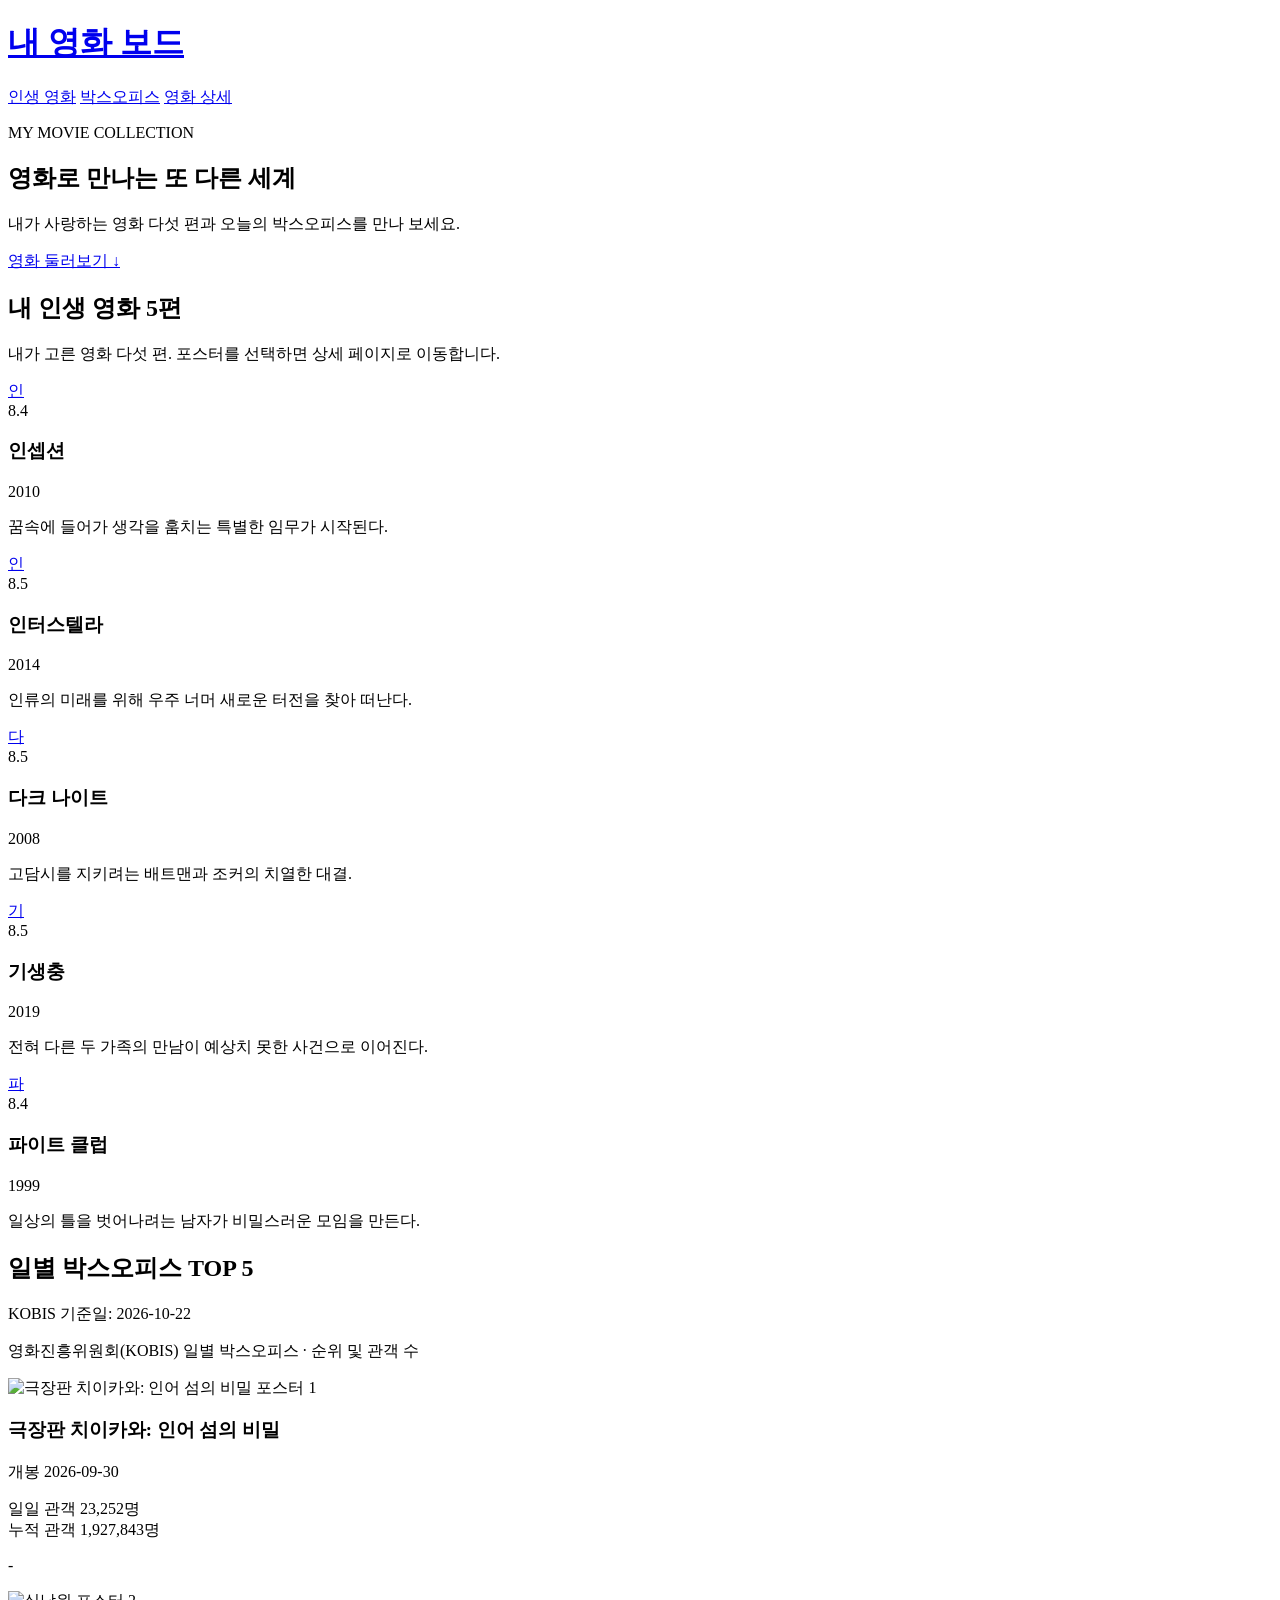
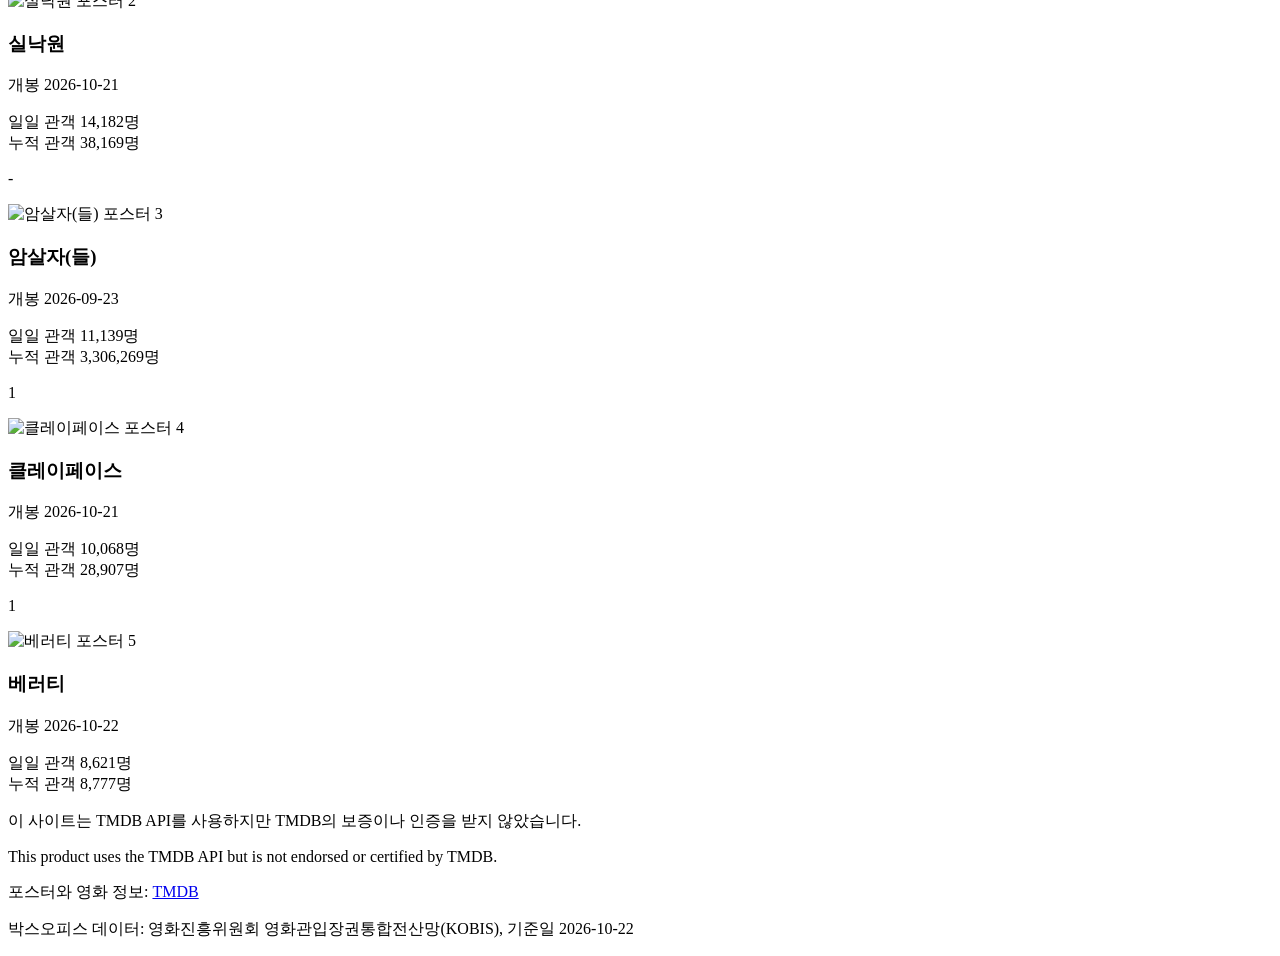
==== index.html @ 967fbbe1 "Create index.html for movie board website Added a complete HTML structure for a movie board website," ====
<!DOCTYPE html>
<html lang="ko">
<head>
  <meta charset="UTF-8">
  <meta name="viewport" content="width=device-width, initial-scale=1">
  <meta name="description" content="내 인생 영화 5편과 일별 박스오피스 TOP 5를 소개하는 영화 보드">
  <meta name="theme-color" content="#121212">
  <title>내 영화 보드</title>

  <link rel="preconnect" href="https://fonts.googleapis.com">
  <link rel="preconnect" href="https://fonts.gstatic.com" crossorigin>
  <link href="https://fonts.googleapis.com/css2?family=Black+Han+Sans&family=Noto+Sans+KR:wght@400;500;700&display=swap" rel="stylesheet">
  <link rel="stylesheet" href="style.css">
</head>

<body>
  <header class="site-header">
    <div class="header-inner">
      <h1 class="logo"><a href="index.html">내 영화 보드</a></h1>
      <nav aria-label="주요 메뉴">
        <a href="#mine">인생 영화</a>
        <a href="#boxoffice">박스오피스</a>
        <a href="detail.html">영화 상세</a>
      </nav>
    </div>
  </header>

  <!-- 대표 영화 배경: 인셉션 backdrop_path -->
  <section class="hero" aria-labelledby="hero-title">
    <div class="hero-content">
      <p class="hero-label">MY MOVIE COLLECTION</p>
      <h2 id="hero-title">영화로 만나는 또 다른 세계</h2>
      <p>내가 사랑하는 영화 다섯 편과 오늘의 박스오피스를 만나 보세요.</p>
      <a class="hero-link" href="#mine">영화 둘러보기 ↓</a>
    </div>
  </section>

  <main>
    <section id="mine" class="movie-section">
      <h2>내 인생 영화 5편</h2>
      <p class="section-description">
        내가 고른 영화 다섯 편. 포스터를 선택하면 상세 페이지로 이동합니다.
      </p>

      <div class="board">
        <div class="skeleton" aria-hidden="true"></div>
        <div class="skeleton" aria-hidden="true"></div>
        <div class="skeleton" aria-hidden="true"></div>

        <article class="card">
          <a class="poster-link" href="detail.html" aria-label="인셉션 상세 페이지">
            <img
              class="poster"
              src="https://image.tmdb.org/t/p/w342/edv5CZvWj09upOsy2Y6IwDhK8bt.jpg"
              srcset="https://image.tmdb.org/t/p/w342/edv5CZvWj09upOsy2Y6IwDhK8bt.jpg 342w, https://image.tmdb.org/t/p/w500/edv5CZvWj09upOsy2Y6IwDhK8bt.jpg 500w, https://image.tmdb.org/t/p/w780/edv5CZvWj09upOsy2Y6IwDhK8bt.jpg 780w"
              sizes="(max-width: 599px) calc(100vw - 32px), (max-width: 1023px) calc((100vw - 52px) / 2), (max-width: 1132px) calc((100vw - 92px) / 4), 257px"
              alt="인셉션 포스터"
              loading="eager"
              onerror="this.hidden=true;this.nextElementSibling.hidden=false">
            <div class="poster-fallback" hidden aria-label="포스터 없음">인</div>
          </a>
          <span class="badge">8.4</span>
          <div class="info">
            <h3>인셉션</h3>
            <p class="year">2010</p>
            <p>꿈속에 들어가 생각을 훔치는 특별한 임무가 시작된다.</p>
          </div>
        </article>

        <article class="card">
          <a class="poster-link" href="detail.html" aria-label="인터스텔라 상세 페이지">
            <img class="poster" src="https://image.tmdb.org/t/p/w342/rAiYTfKGqDCRIIqo664sY9XZIvQ.jpg" alt="인터스텔라 포스터" loading="lazy" onerror="this.hidden=true;this.nextElementSibling.hidden=false">
            <div class="poster-fallback" hidden aria-label="포스터 없음">인</div>
          </a>
          <span class="badge">8.5</span>
          <div class="info">
            <h3>인터스텔라</h3>
            <p class="year">2014</p>
            <p>인류의 미래를 위해 우주 너머 새로운 터전을 찾아 떠난다.</p>
          </div>
        </article>

        <article class="card">
          <a class="poster-link" href="detail.html" aria-label="다크 나이트 상세 페이지">
            <img class="poster" src="https://image.tmdb.org/t/p/w342/qJ2tW6WMUDux911r6m7haRef0WH.jpg" alt="다크 나이트 포스터" loading="lazy" onerror="this.hidden=true;this.nextElementSibling.hidden=false">
            <div class="poster-fallback" hidden aria-label="포스터 없음">다</div>
          </a>
          <span class="badge">8.5</span>
          <div class="info">
            <h3>다크 나이트</h3>
            <p class="year">2008</p>
            <p>고담시를 지키려는 배트맨과 조커의 치열한 대결.</p>
          </div>
        </article>

        <article class="card">
          <a class="poster-link" href="detail.html" aria-label="기생충 상세 페이지">
            <img class="poster" src="https://image.tmdb.org/t/p/w342/7IiTTgloJzvGI1TAYymCfbfl3vT.jpg" alt="기생충 포스터" loading="lazy" onerror="this.hidden=true;this.nextElementSibling.hidden=false">
            <div class="poster-fallback" hidden aria-label="포스터 없음">기</div>
          </a>
          <span class="badge">8.5</span>
          <div class="info">
            <h3>기생충</h3>
            <p class="year">2019</p>
            <p>전혀 다른 두 가족의 만남이 예상치 못한 사건으로 이어진다.</p>
          </div>
        </article>

        <article class="card">
          <a class="poster-link" href="detail.html" aria-label="파이트 클럽 상세 페이지">
            <img class="poster" src="https://image.tmdb.org/t/p/w342/bptfVGEQuv6vDTIMVCHjJ9Dz8PX.jpg" alt="파이트 클럽 포스터" loading="lazy" onerror="this.hidden=true;this.nextElementSibling.hidden=false">
            <div class="poster-fallback" hidden aria-label="포스터 없음">파</div>
          </a>
          <span class="badge">8.4</span>
          <div class="info">
            <h3>파이트 클럽</h3>
            <p class="year">1999</p>
            <p>일상의 틀을 벗어나려는 남자가 비밀스러운 모임을 만든다.</p>
          </div>
        </article>
      </div>
    </section>

    <section id="boxoffice" class="movie-section">
      <h2>일별 박스오피스 TOP 5</h2>
      <p class="basis">KOBIS 기준일: 2026-10-22</p>
      <p class="section-description">
        영화진흥위원회(KOBIS) 일별 박스오피스 · 순위 및 관객 수
      </p>

      <div class="board">
        <div class="skeleton" aria-hidden="true"></div>
        <div class="skeleton" aria-hidden="true"></div>
        <div class="skeleton" aria-hidden="true"></div>

        <article class="card">
          <img
            class="poster"
            src="https://cdn2.colley.kr/colley_post_6123_title_ff2831b9-634c-423e-844c-f25496e6efe7.jpg"
            alt="극장판 치이카와: 인어 섬의 비밀 포스터"
            loading="lazy"
          >
          <span class="rank">1</span>
          <div class="info">
            <h3>극장판 치이카와: 인어 섬의 비밀</h3>
            <p class="year">개봉 2026-09-30</p>
            <p class="audience">
              일일 관객 23,252명<br>
              누적 관객 1,927,843명
            </p>
            <p class="change">-</p>
          </div>
        </article>

        <article class="card">
          <img
            class="poster"
            src="https://image.cine21.com/resize/cine21/poster/2026/1021/63310_6ad87bf6c8334%5BX280%2C400%5D.jpg"
            alt="실낙원 포스터"
            loading="lazy"
          >
          <span class="rank">2</span>
          <div class="info">
            <h3>실낙원</h3>
            <p class="year">개봉 2026-10-21</p>
            <p class="audience">
              일일 관객 14,182명<br>
              누적 관객 38,169명
            </p>
            <p class="change">-</p>
          </div>
        </article>

        <article class="card">
          <img
            class="poster"
            src="https://image.tmdb.org/t/p/w342/c55ijsOdntj6P25vDwHLdgsBpmV.jpg"
            alt="암살자(들) 포스터"
            loading="lazy"
          >
          <span class="rank">3</span>
          <div class="info">
            <h3>암살자(들)</h3>
            <p class="year">개봉 2026-09-23</p>
            <p class="audience">
              일일 관객 11,139명<br>
              누적 관객 3,306,269명
            </p>
            <p class="change up">1</p>
          </div>
        </article>

        <article class="card">
          <img
            class="poster"
            src="https://posters.movieposterdb.com/26_04/0/34890576/l_-movie-poster_d42ddcde.jpg?v=2"
            alt="클레이페이스 포스터"
            loading="lazy"
          >
          <span class="rank">4</span>
          <div class="info">
            <h3>클레이페이스</h3>
            <p class="year">개봉 2026-10-21</p>
            <p class="audience">
              일일 관객 10,068명<br>
              누적 관객 28,907명
            </p>
            <p class="change down">1</p>
          </div>
        </article>

        <article class="card">
          <img
            class="poster"
            src="https://image.cine21.com/resize/cine21/poster/2026/1014/63420_6acf3cc2305bd%5BX280%2C400%5D.jpg"
            alt="베러티 포스터"
            loading="lazy"
          >
          <span class="rank">5</span>
          <div class="info">
            <h3>베러티</h3>
            <p class="year">개봉 2026-10-22</p>
            <p class="audience">
              일일 관객 8,621명<br>
              누적 관객 8,777명
            </p>
            <p class="change new"></p>
          </div>
        </article>
      </div>
    </section>
  </main>

  <footer class="site-footer">
    <p>이 사이트는 TMDB API를 사용하지만 TMDB의 보증이나 인증을 받지 않았습니다.</p>
    <p lang="en">This product uses the TMDB API but is not endorsed or certified by TMDB.</p>
    <p>포스터와 영화 정보: <a href="https://www.themoviedb.org/" target="_blank" rel="noopener noreferrer">TMDB</a></p>
    <p>박스오피스 데이터: 영화진흥위원회 영화관입장권통합전산망(KOBIS), 기준일 2026-10-22</p>
  </footer>
</body>
</html>
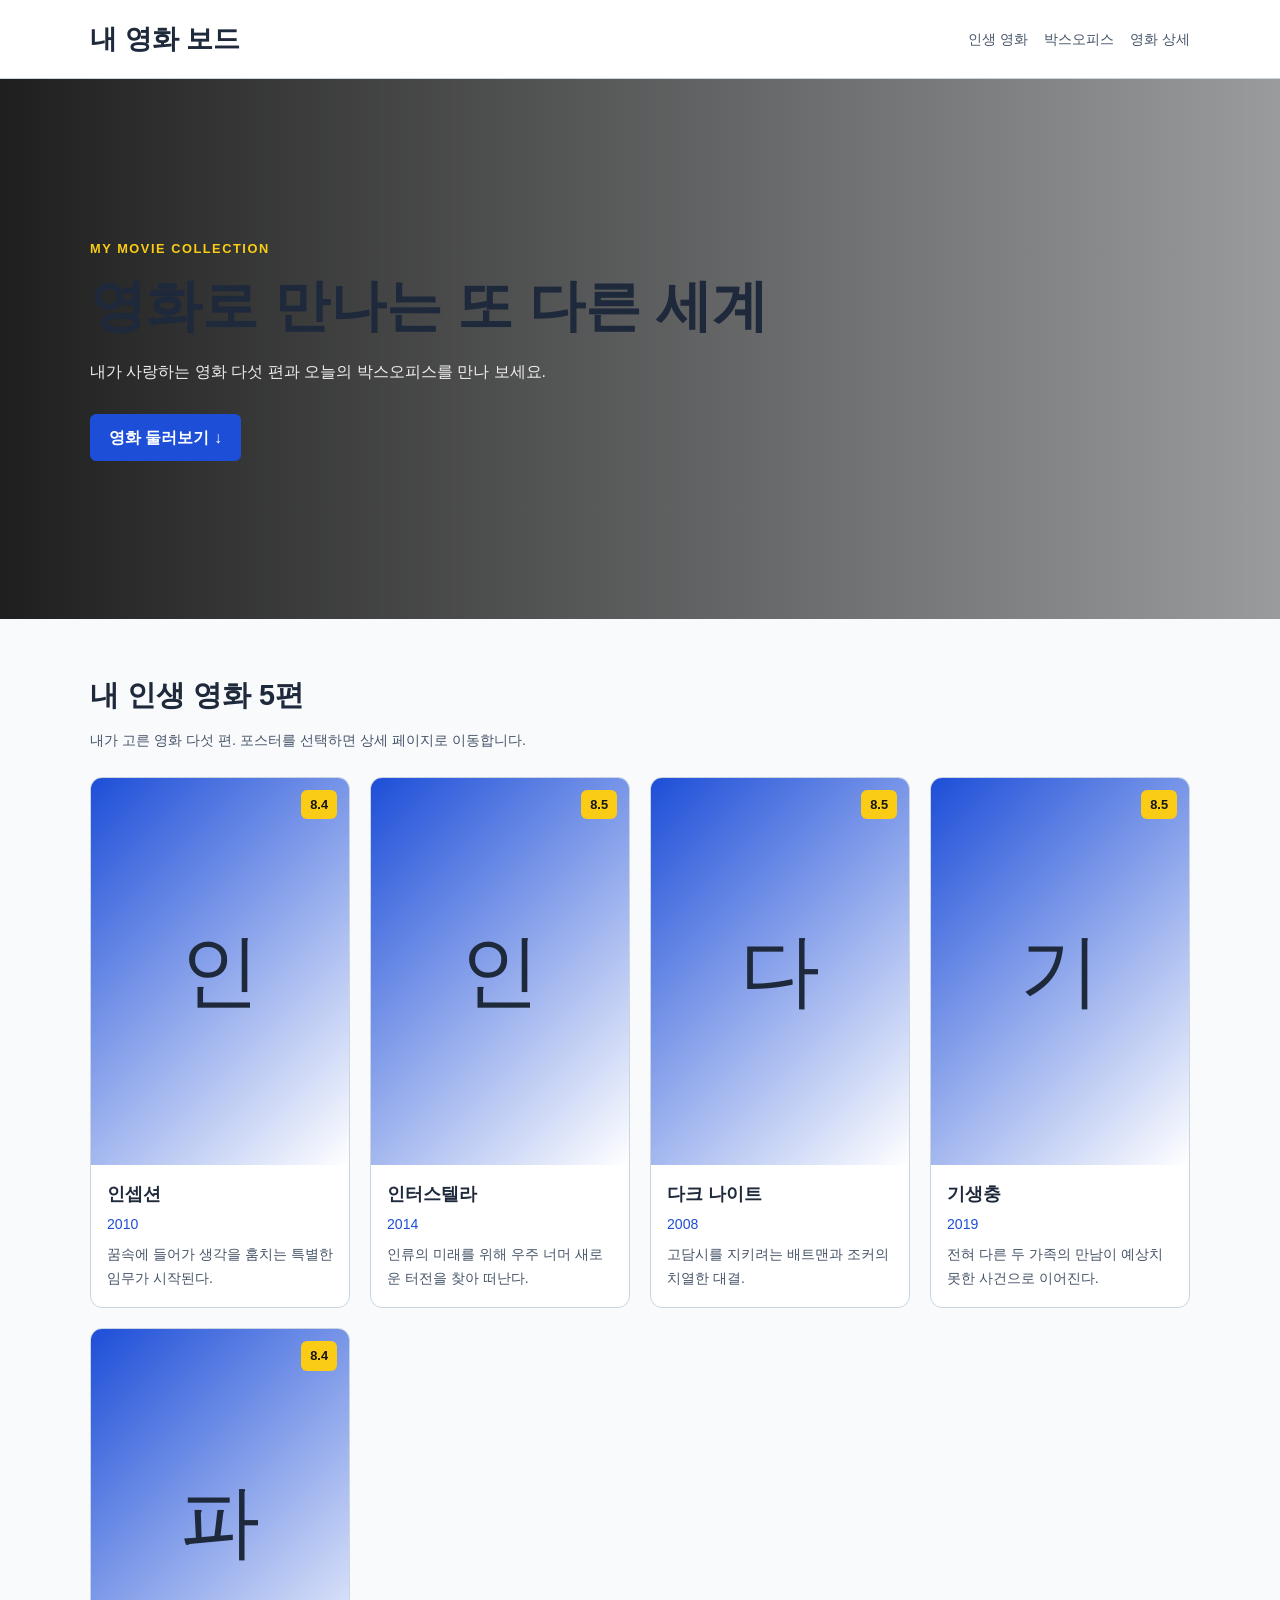
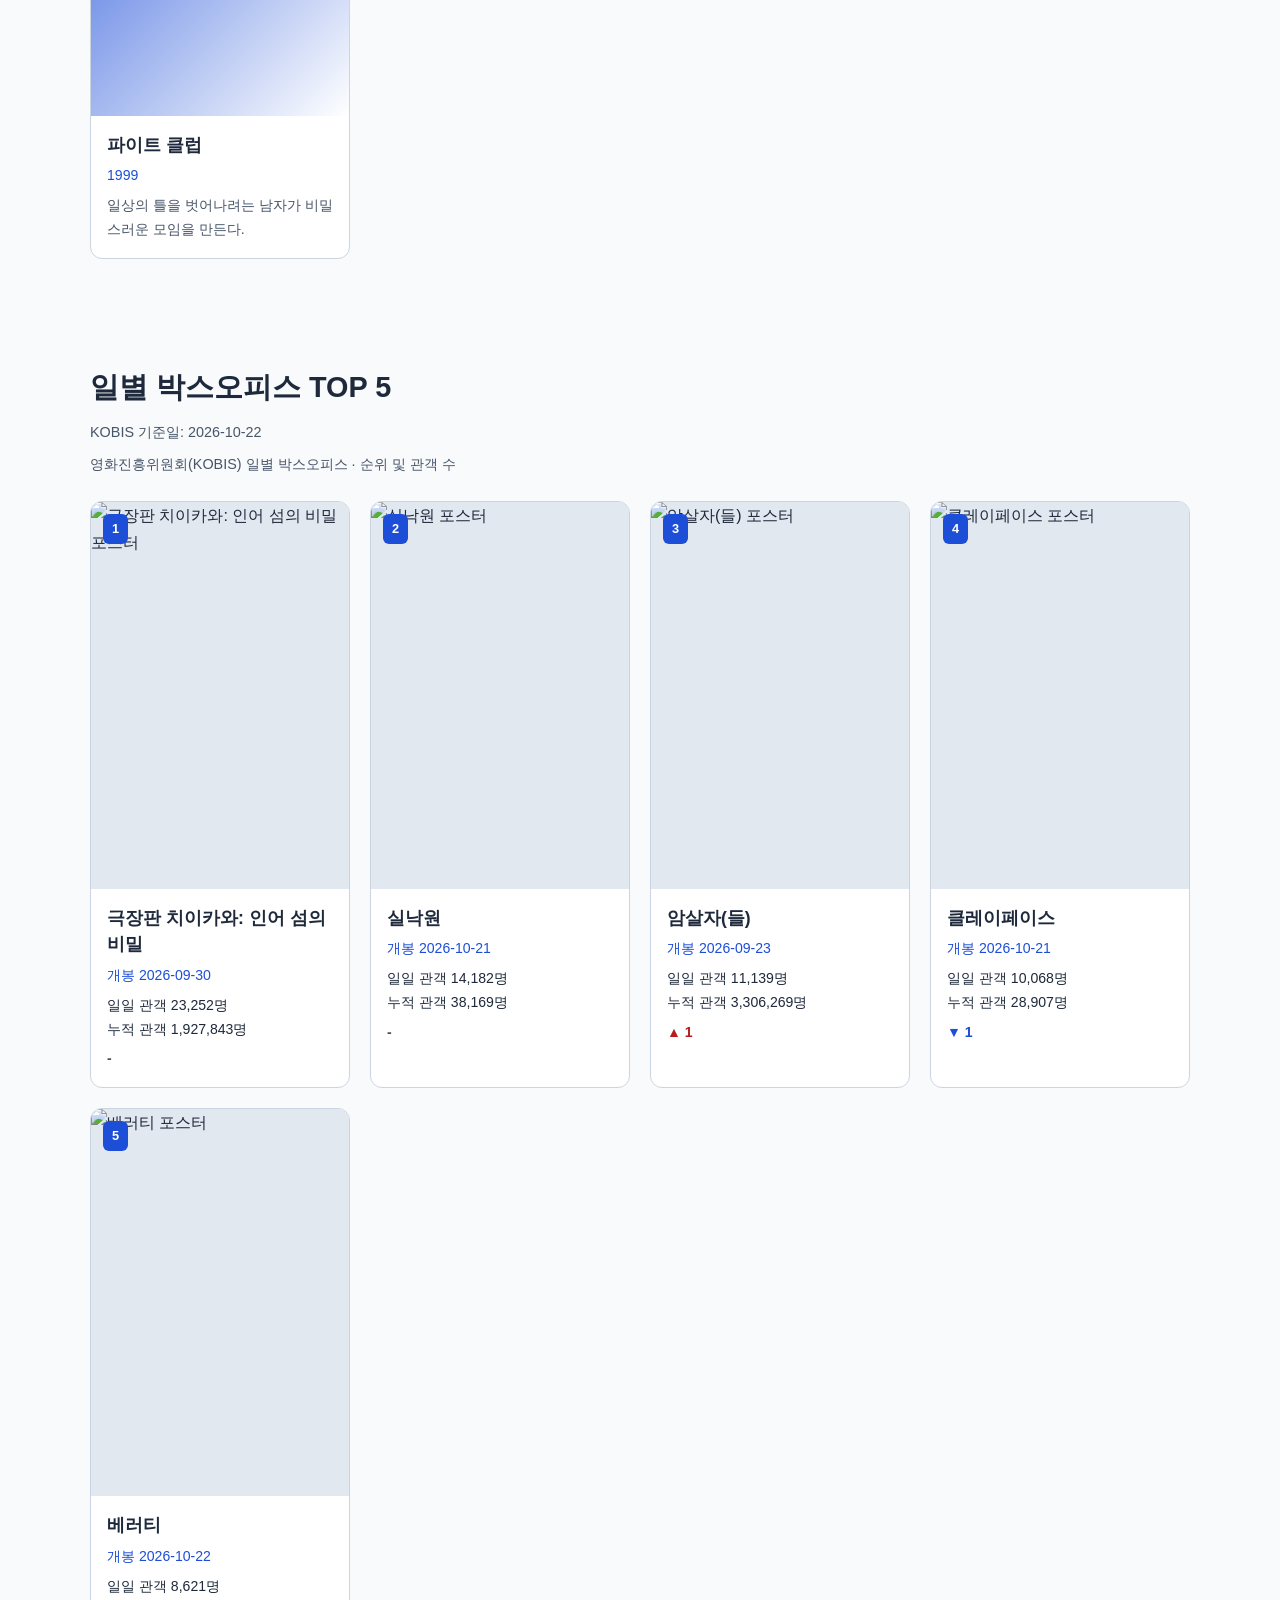
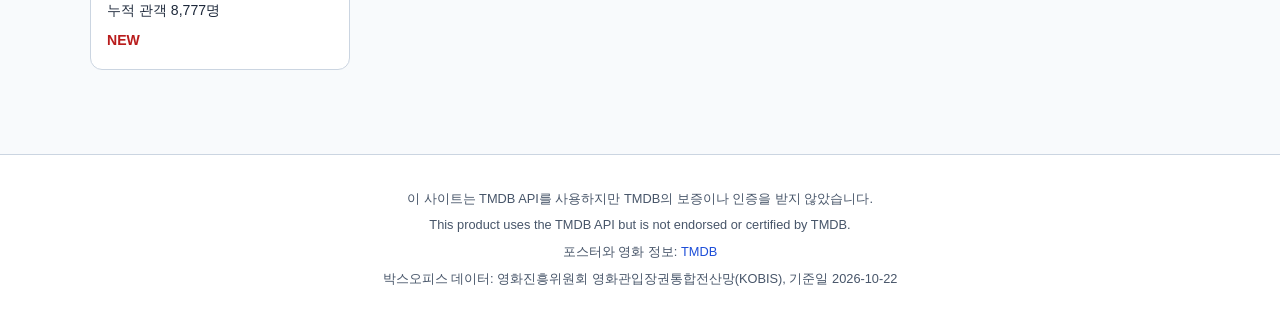
==== commit 233a4cd5: "Update link to detail1.html in index.html" ====
--- a/index.html
+++ b/index.html
@@ -68,7 +68,7 @@
         </article>
 
         <article class="card">
-          <a class="poster-link" href="detail.html" aria-label="인터스텔라 상세 페이지">
+          <a class="poster-link" href="detail1.html" aria-label="인터스텔라 상세 페이지">
             <img class="poster" src="https://image.tmdb.org/t/p/w342/rAiYTfKGqDCRIIqo664sY9XZIvQ.jpg" alt="인터스텔라 포스터" loading="lazy" onerror="this.hidden=true;this.nextElementSibling.hidden=false">
             <div class="poster-fallback" hidden aria-label="포스터 없음">인</div>
           </a>
--- a/style.css
+++ b/style.css
@@ -0,0 +1,582 @@
+/* ========================================
+   1. CSS 변수
+   ======================================== */
+:root {
+  --bg: #121212;
+  --surface: #1e1e1e;
+  --surface-light: #2d2d2d;
+  --text: #f0f0f0;
+  --muted: #b8b8b8;
+  --accent: #3b82f6;
+  --warn: #ef4444;
+  --gold: #fbbf24;
+  --border: #414141;
+  --on-accent: #ffffff;
+  --on-gold: #141414;
+
+  --font-title: "Black Han Sans", sans-serif;
+  --font-body: "Noto Sans KR", sans-serif;
+
+  --gap: 20px;
+}
+
+/* 보너스: 라이트 모드 */
+@media (prefers-color-scheme: light) {
+  :root {
+    --bg: #f8fafc;
+    --surface: #ffffff;
+    --surface-light: #e2e8f0;
+    --text: #1e293b;
+    --muted: #475569;
+    --accent: #1d4ed8;
+    --warn: #b91c1c;
+    --gold: #facc15;
+    --border: #cbd5e1;
+    --on-accent: #ffffff;
+    --on-gold: #141414;
+  }
+}
+
+/* ========================================
+   2. 기본 스타일
+   ======================================== */
+*,
+*::before,
+*::after {
+  box-sizing: border-box;
+}
+
+html {
+  scroll-behavior: smooth;
+}
+
+body {
+  margin: 0;
+  background: var(--bg);
+  color: var(--text);
+  font-family: var(--font-body);
+  line-height: 1.7;
+  overflow-wrap: break-word;
+}
+
+img {
+  display: block;
+  max-width: 100%;
+}
+
+a {
+  color: var(--accent);
+  text-decoration: none;
+}
+
+a:hover {
+  text-decoration: underline;
+}
+
+a:focus-visible {
+  outline: 3px solid var(--gold);
+  outline-offset: 4px;
+}
+
+[hidden] {
+  display: none !important;
+}
+
+/* ========================================
+   3. 헤더: Flex
+   ======================================== */
+.site-header {
+  position: relative;
+  z-index: 2;
+  background: var(--surface);
+  border-bottom: 1px solid var(--border);
+}
+
+.header-inner {
+  display: flex;
+  flex-direction: column;
+  align-items: flex-start;
+  justify-content: center;
+  gap: 10px;
+  width: calc(100% - 32px);
+  max-width: 1100px;
+  min-height: 76px;
+  margin: 0 auto;
+  padding: 16px 0;
+}
+
+.logo {
+  margin: 0;
+  font-family: var(--font-title);
+  font-size: 1.7rem;
+}
+
+.logo a {
+  color: var(--text);
+}
+
+.site-header nav {
+  display: flex;
+  flex-wrap: wrap;
+  gap: 12px 16px;
+}
+
+.site-header nav a {
+  color: var(--muted);
+  font-size: 0.9rem;
+}
+
+.site-header nav a:hover,
+.site-header nav a[aria-current="page"] {
+  color: var(--accent);
+}
+
+/* ========================================
+   4. 히어로
+   ======================================== */
+.hero {
+  display: flex;
+  align-items: center;
+  min-height: 360px;
+  background-color: var(--bg);
+  background-image:
+    linear-gradient(
+      90deg,
+      rgba(0, 0, 0, 0.88),
+      rgba(0, 0, 0, 0.38)
+    ),
+    url("https://image.tmdb.org/t/p/w1280/8ZTVqvKDQ8emSGUEMjsS4yHAwrp.jpg");
+  background-position: center;
+  background-size: cover;
+}
+
+.hero-content {
+  width: calc(100% - 32px);
+  max-width: 1100px;
+  margin: 0 auto;
+  padding: 48px 0;
+}
+
+.hero-label {
+  margin: 0 0 10px;
+  color: var(--gold);
+  font-size: 0.8rem;
+  font-weight: 700;
+  letter-spacing: 0.12em;
+}
+
+.hero h2 {
+  max-width: 700px;
+  margin: 0 0 12px;
+  font-family: var(--font-title);
+  font-size: clamp(2rem, 6vw, 3.5rem);
+  line-height: 1.3;
+}
+
+.hero-content > p:not(.hero-label) {
+  max-width: 580px;
+  color: #eeeeee;
+}
+
+.hero-link {
+  display: inline-block;
+  margin-top: 12px;
+  padding: 9px 18px;
+  border: 1px solid var(--accent);
+  border-radius: 6px;
+  background: var(--accent);
+  color: var(--on-accent);
+  font-weight: 700;
+  transition: background 0.2s ease, color 0.2s ease;
+}
+
+.hero-link:hover {
+  background: var(--text);
+  color: var(--bg);
+  text-decoration: none;
+}
+
+/* ========================================
+   5. 본문 및 영화 섹션
+   ======================================== */
+main {
+  width: calc(100% - 32px);
+  max-width: 1100px;
+  margin: 0 auto;
+}
+
+.movie-section {
+  padding: 40px 0;
+  scroll-margin-top: 20px;
+}
+
+.movie-section h2 {
+  margin: 0 0 8px;
+  font-family: var(--font-title);
+  font-size: 1.8rem;
+}
+
+.section-description,
+.basis {
+  color: var(--muted);
+  font-size: 0.9rem;
+}
+
+.section-description {
+  margin: 0 0 24px;
+}
+
+.basis {
+  margin: 0 0 8px;
+}
+
+/* 기본 1열 */
+.board {
+  display: grid;
+  grid-template-columns: minmax(0, 1fr);
+  gap: var(--gap);
+}
+
+/* ========================================
+   6. 영화 카드
+   ======================================== */
+.card {
+  position: relative;
+  min-width: 0;
+  overflow: hidden;
+  border: 1px solid var(--border);
+  border-radius: 12px;
+  background: var(--surface);
+  transition: transform 0.3s ease, box-shadow 0.3s ease;
+}
+
+.card:hover {
+  transform: translateY(-8px);
+  box-shadow: 0 12px 28px rgba(251, 191, 36, 0.3);
+}
+
+.poster-link {
+  display: block;
+}
+
+.poster {
+  width: 100%;
+  aspect-ratio: 2 / 3;
+  object-fit: cover;
+  background: var(--surface-light);
+}
+
+/* 포스터 대체 표지 */
+.poster-fallback {
+  display: flex;
+  align-items: center;
+  justify-content: center;
+  width: 100%;
+  aspect-ratio: 2 / 3;
+  padding: 12px;
+  background: linear-gradient(135deg, var(--accent), var(--surface));
+  color: var(--text);
+  font-family: var(--font-title);
+  font-size: clamp(2.5rem, 8vw, 5rem);
+  text-align: center;
+  overflow-wrap: anywhere;
+}
+
+.poster-fallback[hidden] {
+  display: none;
+}
+
+.info {
+  min-width: 0;
+  padding: 16px;
+}
+
+.info h3 {
+  margin: 0 0 6px;
+  font-size: 1.1rem;
+  line-height: 1.5;
+  overflow-wrap: anywhere;
+}
+
+.info p {
+  margin: 6px 0 0;
+  color: var(--muted);
+  font-size: 0.88rem;
+}
+
+.info .year {
+  color: var(--accent);
+}
+
+.audience {
+  color: var(--text) !important;
+}
+
+/* ========================================
+   7. 평점, 순위 및 변동 배지
+   ======================================== */
+.badge,
+.rank {
+  position: absolute;
+  z-index: 1;
+  top: 12px;
+  padding: 4px 9px;
+  border-radius: 6px;
+  font-size: 0.8rem;
+  font-weight: 700;
+}
+
+.badge {
+  right: 12px;
+  background: var(--gold);
+  color: var(--on-gold);
+}
+
+.rank {
+  left: 12px;
+  background: var(--accent);
+  color: var(--on-accent);
+}
+
+.change {
+  min-height: 24px;
+  font-weight: 700;
+}
+
+.change.up {
+  color: var(--warn);
+}
+
+.change.up::before {
+  content: "▲ ";
+}
+
+.change.down {
+  color: var(--accent);
+}
+
+.change.down::before {
+  content: "▼ ";
+}
+
+.change.new {
+  color: var(--warn);
+}
+
+.change.new::before {
+  content: "NEW";
+}
+
+.change:not(.up):not(.down):not(.new) {
+  color: var(--muted);
+}
+
+/* ========================================
+   8. 상세 페이지 배경 및 레이아웃
+   ======================================== */
+.detail-page {
+  min-height: 100vh;
+  background-color: var(--bg);
+  background-image:
+    linear-gradient(
+      rgba(0, 0, 0, 0.82),
+      rgba(0, 0, 0, 0.88)
+    ),
+    url("https://image.tmdb.org/t/p/w1280/8ZTVqvKDQ8emSGUEMjsS4yHAwrp.jpg");
+  background-size: cover;
+  background-position: center;
+  background-attachment: fixed;
+}
+
+.detail-main {
+  min-height: 65vh;
+  padding-top: 24px;
+  padding-bottom: 48px;
+}
+
+.detail-container {
+  width: 100%;
+  max-width: 1100px;
+  margin: 0 auto;
+}
+
+.back-link {
+  margin: 0 0 24px;
+}
+
+.back-link a {
+  color: var(--text);
+}
+
+.detail {
+  display: grid;
+  grid-template-columns: minmax(0, 1fr);
+  gap: var(--gap);
+  align-items: start;
+}
+
+.detail-poster-wrap {
+  width: 100%;
+  max-width: none;
+  margin: 0;
+}
+
+.detail-poster {
+  width: 100%;
+  height: auto;
+  border: 1px solid var(--border);
+  border-radius: 10px;
+  box-shadow: 0 12px 32px rgba(0, 0, 0, 0.4);
+}
+
+.detail-info {
+  min-width: 0;
+  padding: 24px;
+  border: 1px solid var(--border);
+  border-radius: 12px;
+  background: var(--surface);
+  box-shadow: 0 8px 24px rgba(0, 0, 0, 0.4);
+}
+
+.detail-info h2 {
+  margin: 0 0 20px;
+  font-family: var(--font-title);
+  font-size: 2.2rem;
+}
+
+.detail-info dl {
+  display: grid;
+  grid-template-columns: 85px minmax(0, 1fr);
+  gap: 14px;
+  margin: 0;
+}
+
+.detail-info dt {
+  color: var(--gold);
+  font-weight: 700;
+}
+
+.detail-info dd {
+  min-width: 0;
+  margin: 0;
+  overflow-wrap: anywhere;
+}
+
+/* ========================================
+   9. 푸터
+   ======================================== */
+.site-footer {
+  margin-top: 32px;
+  padding: 28px 16px;
+  border-top: 1px solid var(--border);
+  background: var(--surface);
+  text-align: center;
+}
+
+.site-footer p {
+  margin: 5px auto;
+  color: var(--muted);
+  font-size: 0.8rem;
+}
+
+/* ========================================
+   10. 스켈레톤 로딩 보너스
+   ======================================== */
+.skeleton {
+  display: none;
+  min-height: 360px;
+  border-radius: 12px;
+  background: linear-gradient(
+    90deg,
+    var(--surface-light) 25%,
+    var(--bg) 37%,
+    var(--surface-light) 63%
+  );
+  background-size: 400% 100%;
+  animation: shimmer 1.4s ease-in-out infinite;
+}
+
+body.is-loading .skeleton {
+  display: block;
+}
+
+body.is-loading .card {
+  display: none;
+}
+
+@keyframes shimmer {
+  from {
+    background-position: 100% 50%;
+  }
+
+  to {
+    background-position: 0 50%;
+  }
+}
+
+/* ========================================
+   11. 접근성: 동작 줄이기
+   ======================================== */
+@media (prefers-reduced-motion: reduce) {
+  html {
+    scroll-behavior: auto;
+  }
+
+  .card,
+  .hero-link {
+    transition: none;
+  }
+
+  .card:hover {
+    transform: none;
+  }
+
+  .skeleton {
+    animation: none;
+  }
+}
+
+/* ========================================
+   12. 태블릿: 2열 및 상세 2단
+   ======================================== */
+@media (min-width: 600px) {
+  .header-inner {
+    flex-direction: row;
+    align-items: center;
+    justify-content: space-between;
+  }
+
+  .board {
+    grid-template-columns: repeat(2, minmax(0, 1fr));
+  }
+
+  .detail {
+    grid-template-columns: minmax(0, 1fr) minmax(0, 2fr);
+  }
+
+  .hero {
+    min-height: 440px;
+  }
+
+  .detail-container {
+    width: calc(100% - 32px);
+  }
+}
+
+/* ========================================
+   13. 데스크톱: 4열
+   ======================================== */
+@media (min-width: 1024px) {
+  .board {
+    grid-template-columns: repeat(4, minmax(0, 1fr));
+  }
+
+  .hero {
+    min-height: 60vh;
+  }
+
+  .movie-section {
+    padding-top: 52px;
+    padding-bottom: 52px;
+  }
+}
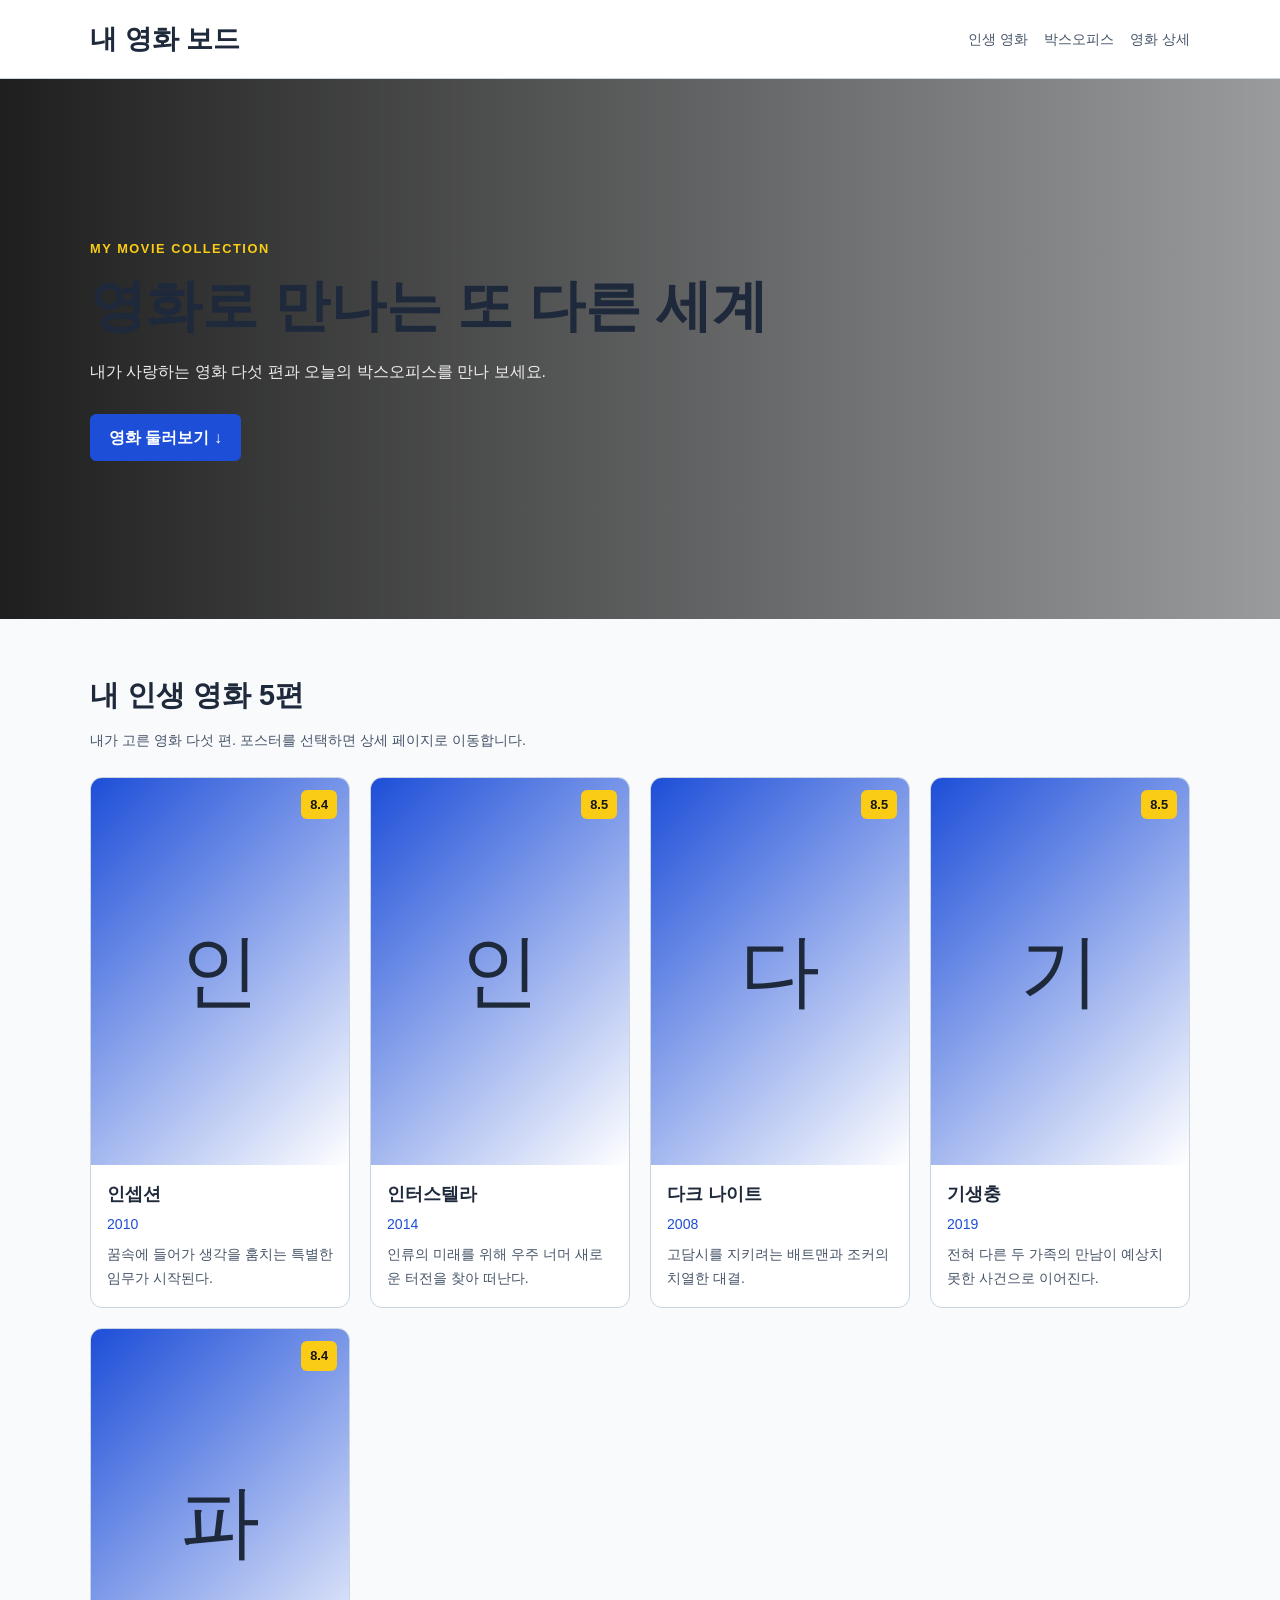
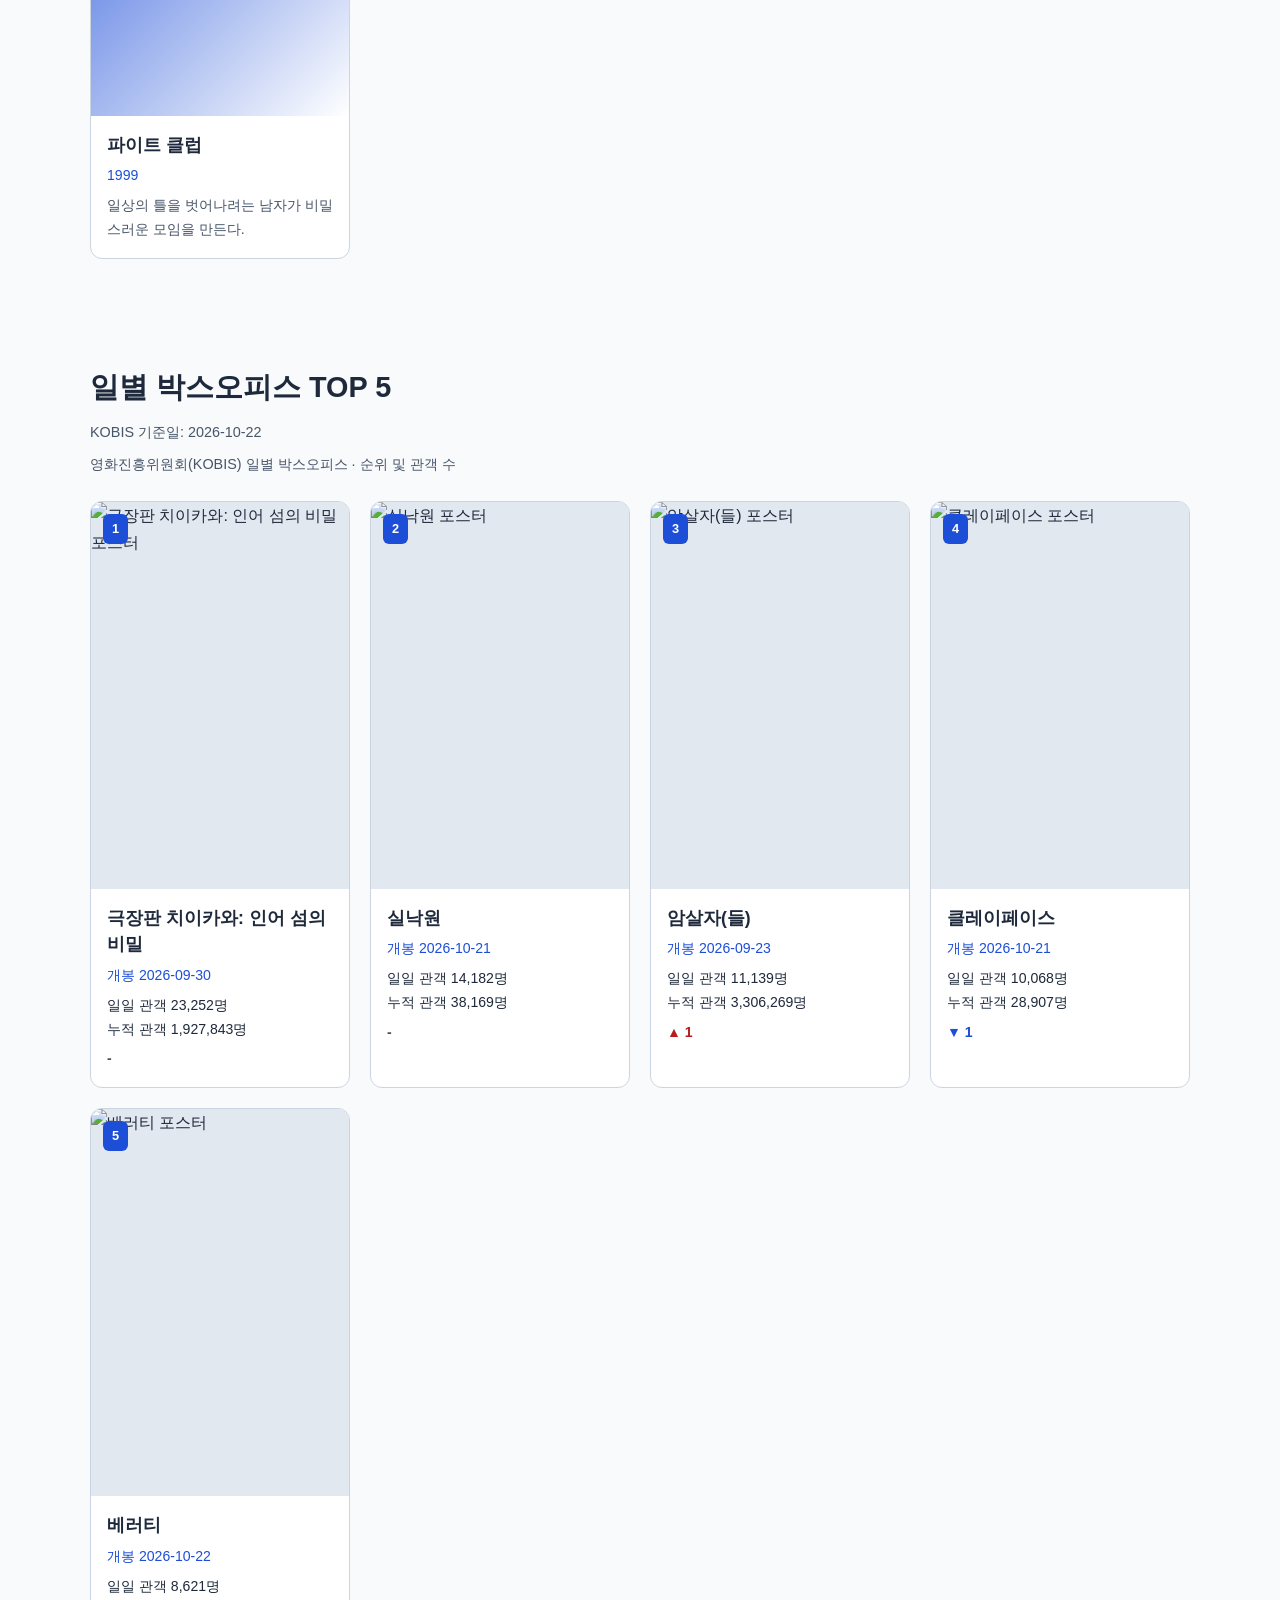
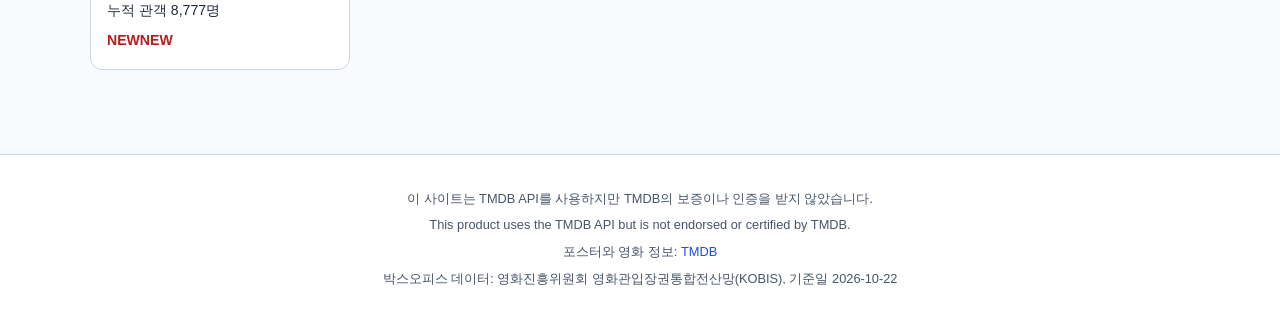
==== commit 8d1cdfdb: "Update index.html" ====
--- a/index.html
+++ b/index.html
@@ -81,7 +81,7 @@
         </article>
 
         <article class="card">
-          <a class="poster-link" href="detail.html" aria-label="다크 나이트 상세 페이지">
+          <a class="poster-link" href="detail2.html" aria-label="다크 나이트 상세 페이지">
             <img class="poster" src="https://image.tmdb.org/t/p/w342/qJ2tW6WMUDux911r6m7haRef0WH.jpg" alt="다크 나이트 포스터" loading="lazy" onerror="this.hidden=true;this.nextElementSibling.hidden=false">
             <div class="poster-fallback" hidden aria-label="포스터 없음">다</div>
           </a>
@@ -94,7 +94,7 @@
         </article>
 
         <article class="card">
-          <a class="poster-link" href="detail.html" aria-label="기생충 상세 페이지">
+          <a class="poster-link" href="detail3.html" aria-label="기생충 상세 페이지">
             <img class="poster" src="https://image.tmdb.org/t/p/w342/7IiTTgloJzvGI1TAYymCfbfl3vT.jpg" alt="기생충 포스터" loading="lazy" onerror="this.hidden=true;this.nextElementSibling.hidden=false">
             <div class="poster-fallback" hidden aria-label="포스터 없음">기</div>
           </a>
@@ -107,7 +107,7 @@
         </article>
 
         <article class="card">
-          <a class="poster-link" href="detail.html" aria-label="파이트 클럽 상세 페이지">
+          <a class="poster-link" href="detail4.html" aria-label="파이트 클럽 상세 페이지">
             <img class="poster" src="https://image.tmdb.org/t/p/w342/bptfVGEQuv6vDTIMVCHjJ9Dz8PX.jpg" alt="파이트 클럽 포스터" loading="lazy" onerror="this.hidden=true;this.nextElementSibling.hidden=false">
             <div class="poster-fallback" hidden aria-label="포스터 없음">파</div>
           </a>
@@ -224,7 +224,7 @@
               일일 관객 8,621명<br>
               누적 관객 8,777명
             </p>
-            <p class="change new"></p>
+            <p class="change new">NEW</p>
           </div>
         </article>
       </div>
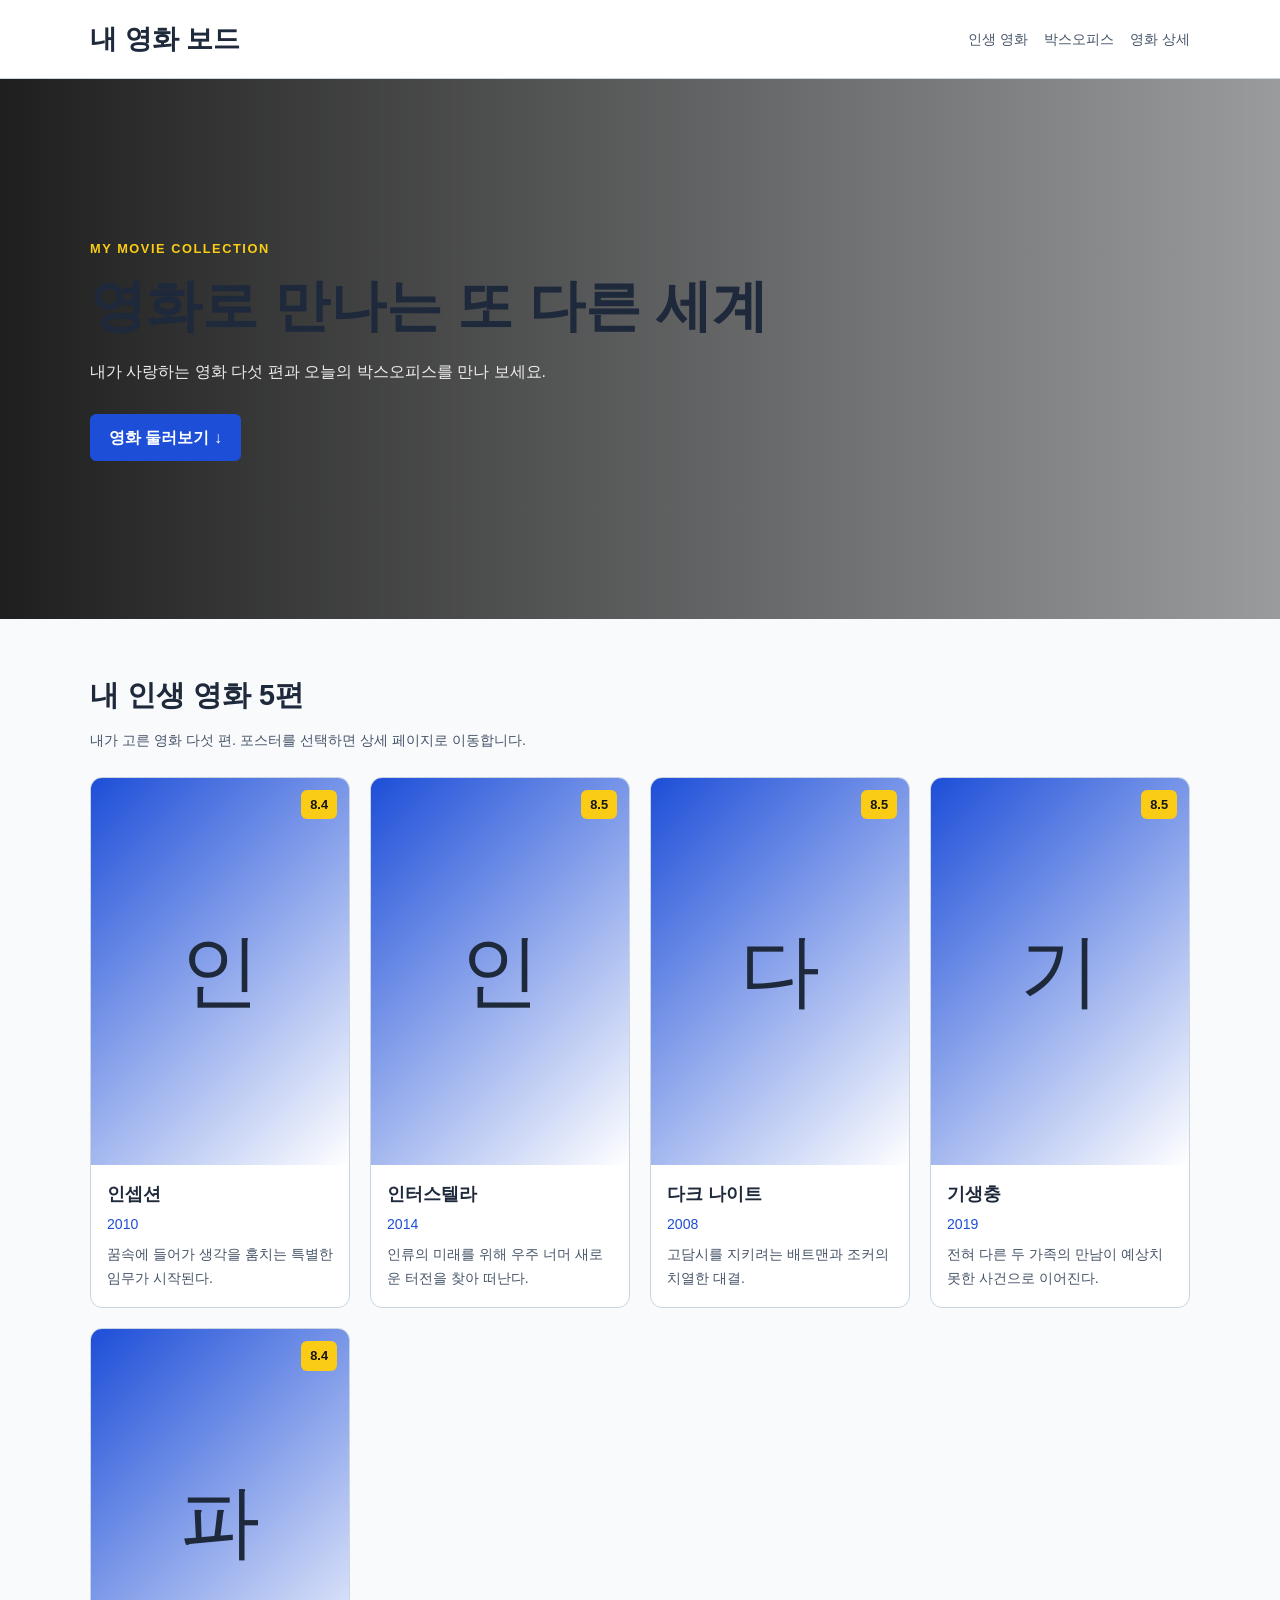
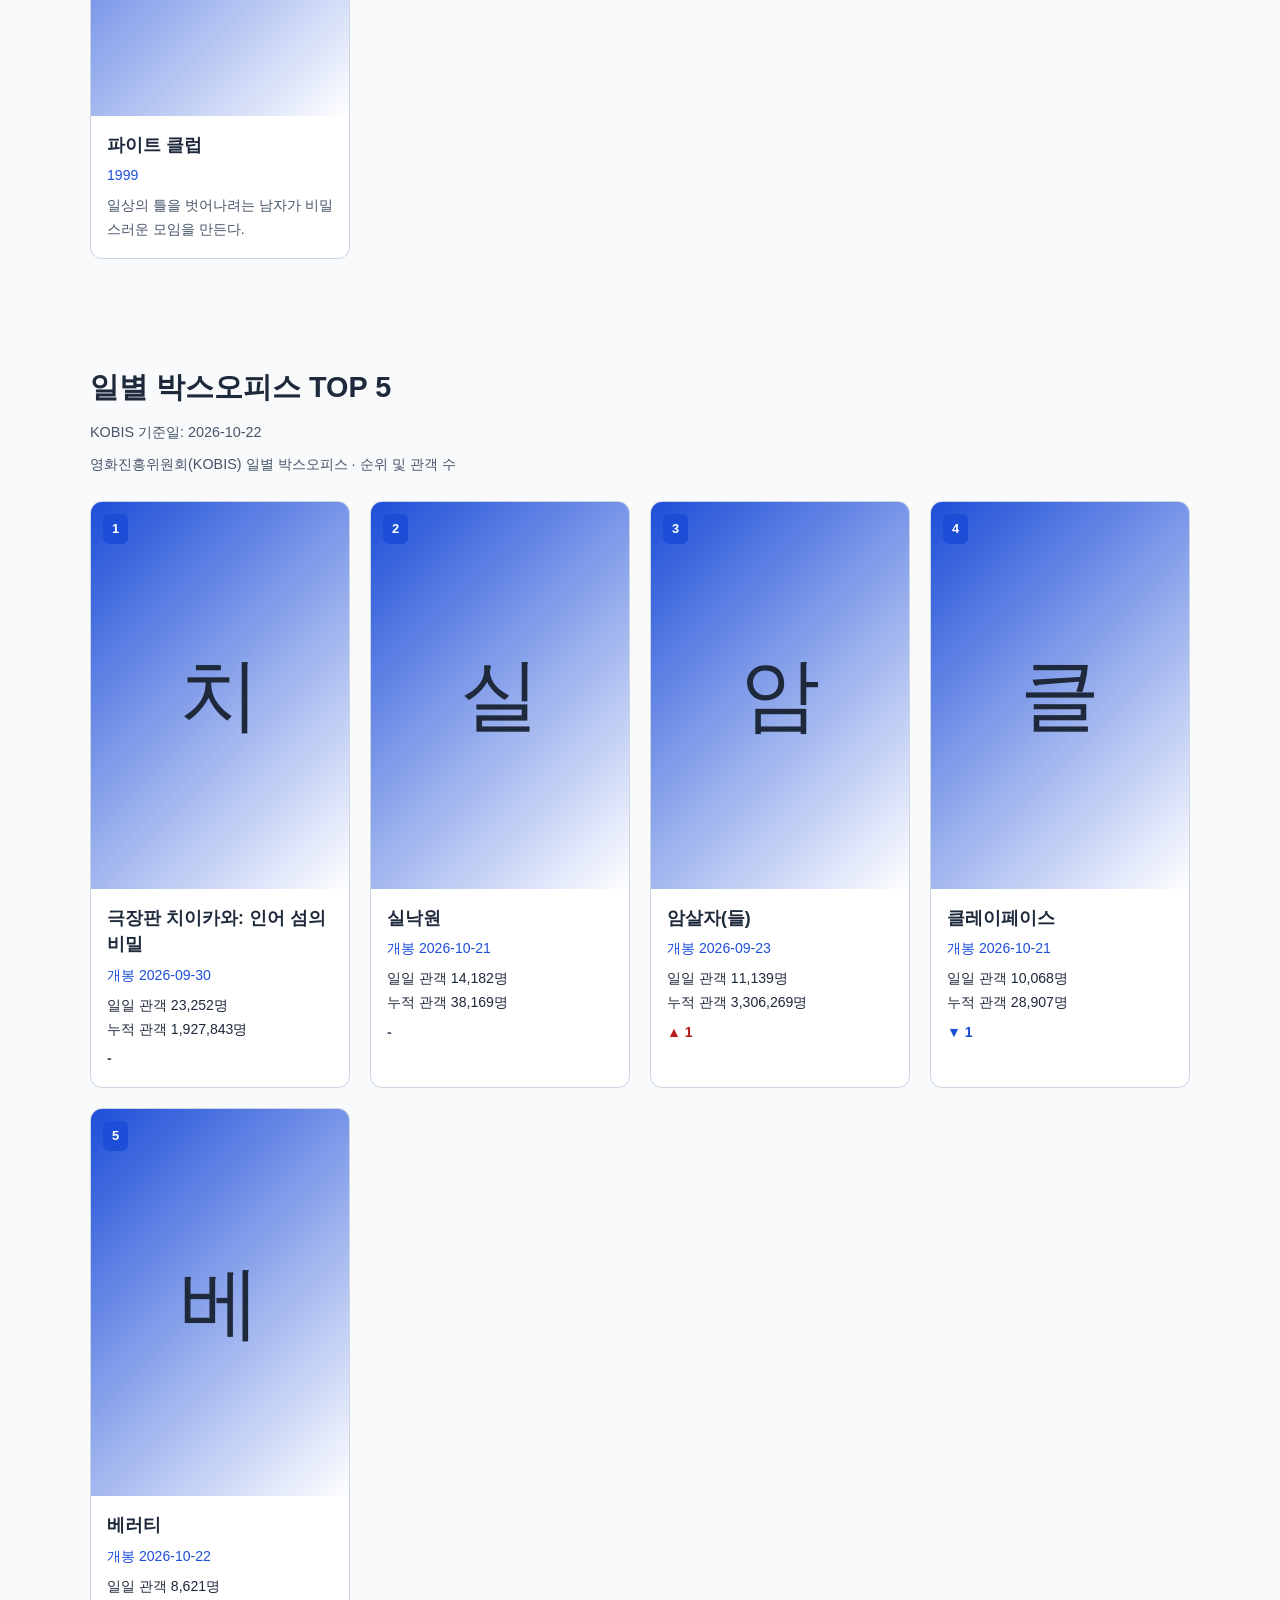
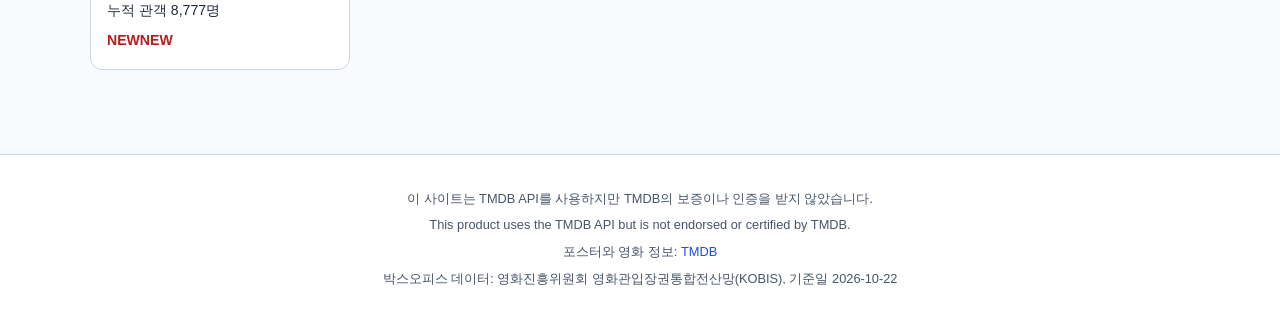
==== commit 702517b6: "Refactor movie cards to include links and error handling" ====
--- a/index.html
+++ b/index.html
@@ -134,99 +134,143 @@
         <div class="skeleton" aria-hidden="true"></div>
 
         <article class="card">
-          <img
-            class="poster"
-            src="https://cdn2.colley.kr/colley_post_6123_title_ff2831b9-634c-423e-844c-f25496e6efe7.jpg"
-            alt="극장판 치이카와: 인어 섬의 비밀 포스터"
-            loading="lazy"
-          >
-          <span class="rank">1</span>
-          <div class="info">
-            <h3>극장판 치이카와: 인어 섬의 비밀</h3>
-            <p class="year">개봉 2026-09-30</p>
-            <p class="audience">
-              일일 관객 23,252명<br>
-              누적 관객 1,927,843명
-            </p>
-            <p class="change">-</p>
-          </div>
-        </article>
-
-        <article class="card">
-          <img
-            class="poster"
-            src="https://image.cine21.com/resize/cine21/poster/2026/1021/63310_6ad87bf6c8334%5BX280%2C400%5D.jpg"
-            alt="실낙원 포스터"
-            loading="lazy"
-          >
-          <span class="rank">2</span>
-          <div class="info">
-            <h3>실낙원</h3>
-            <p class="year">개봉 2026-10-21</p>
-            <p class="audience">
-              일일 관객 14,182명<br>
-              누적 관객 38,169명
-            </p>
-            <p class="change">-</p>
-          </div>
-        </article>
-
-        <article class="card">
-          <img
-            class="poster"
-            src="https://image.tmdb.org/t/p/w342/c55ijsOdntj6P25vDwHLdgsBpmV.jpg"
-            alt="암살자(들) 포스터"
-            loading="lazy"
-          >
-          <span class="rank">3</span>
-          <div class="info">
-            <h3>암살자(들)</h3>
-            <p class="year">개봉 2026-09-23</p>
-            <p class="audience">
-              일일 관객 11,139명<br>
-              누적 관객 3,306,269명
-            </p>
-            <p class="change up">1</p>
-          </div>
-        </article>
-
-        <article class="card">
-          <img
-            class="poster"
-            src="https://posters.movieposterdb.com/26_04/0/34890576/l_-movie-poster_d42ddcde.jpg?v=2"
-            alt="클레이페이스 포스터"
-            loading="lazy"
-          >
-          <span class="rank">4</span>
-          <div class="info">
-            <h3>클레이페이스</h3>
-            <p class="year">개봉 2026-10-21</p>
-            <p class="audience">
-              일일 관객 10,068명<br>
-              누적 관객 28,907명
-            </p>
-            <p class="change down">1</p>
-          </div>
-        </article>
-
-        <article class="card">
-          <img
-            class="poster"
-            src="https://image.cine21.com/resize/cine21/poster/2026/1014/63420_6acf3cc2305bd%5BX280%2C400%5D.jpg"
-            alt="베러티 포스터"
-            loading="lazy"
-          >
-          <span class="rank">5</span>
-          <div class="info">
-            <h3>베러티</h3>
-            <p class="year">개봉 2026-10-22</p>
-            <p class="audience">
-              일일 관객 8,621명<br>
-              누적 관객 8,777명
-            </p>
-            <p class="change new">NEW</p>
-          </div>
-        </article>
+  <a
+    class="poster-link"
+    href="detailz1.html"
+    aria-label="극장판 치이카와: 인어 섬의 비밀 상세 페이지"
+  >
+    <img
+      class="poster"
+      src="https://cdn2.colley.kr/colley_post_6123_title_ff2831b9-634c-423e-844c-f25496e6efe7.jpg"
+      alt="극장판 치이카와: 인어 섬의 비밀 포스터"
+      loading="lazy"
+      onerror="this.hidden=true;this.nextElementSibling.hidden=false"
+    >
+    <div class="poster-fallback" hidden aria-label="포스터 없음">
+      치
+    </div>
+  </a>
+
+  <span class="rank">1</span>
+
+  <div class="info">
+    <h3>극장판 치이카와: 인어 섬의 비밀</h3>
+    <p class="year">개봉 2026-09-30</p>
+    <p class="audience">
+      일일 관객 23,252명<br>
+      누적 관객 1,927,843명
+    </p>
+    <p class="change">-</p>
+  </div>
+</article>
+
+        <article class="card">
+  <a
+    class="poster-link"
+    href="detailz2.html"
+    aria-label="실낙원 상세 페이지"
+  >
+    <img
+      class="poster"
+      src="https://image.cine21.com/resize/cine21/poster/2026/1021/63310_6ad87bf6c8334%5BX280%2C400%5D.jpg"
+      alt="실낙원 포스터"
+      loading="lazy"
+      onerror="this.hidden=true;this.nextElementSibling.hidden=false"
+    >
+    <div class="poster-fallback" hidden aria-label="포스터 없음">실</div>
+  </a>
+  <span class="rank">2</span>
+  <div class="info">
+    <h3>실낙원</h3>
+    <p class="year">개봉 2026-10-21</p>
+    <p class="audience">
+      일일 관객 14,182명<br>
+      누적 관객 38,169명
+    </p>
+    <p class="change">-</p>
+  </div>
+</article>
+
+<article class="card">
+  <a
+    class="poster-link"
+    href="detailz3.html"
+    aria-label="암살자(들) 상세 페이지"
+  >
+    <img
+      class="poster"
+      src="https://image.tmdb.org/t/p/w342/c55ijsOdntj6P25vDwHLdgsBpmV.jpg"
+      alt="암살자(들) 포스터"
+      loading="lazy"
+      onerror="this.hidden=true;this.nextElementSibling.hidden=false"
+    >
+    <div class="poster-fallback" hidden aria-label="포스터 없음">암</div>
+  </a>
+  <span class="rank">3</span>
+  <div class="info">
+    <h3>암살자(들)</h3>
+    <p class="year">개봉 2026-09-23</p>
+    <p class="audience">
+      일일 관객 11,139명<br>
+      누적 관객 3,306,269명
+    </p>
+    <p class="change up">1</p>
+  </div>
+</article>
+
+<article class="card">
+  <a
+    class="poster-link"
+    href="detailz4.html"
+    aria-label="클레이페이스 상세 페이지"
+  >
+    <img
+      class="poster"
+      src="https://posters.movieposterdb.com/26_04/0/34890576/l_-movie-poster_d42ddcde.jpg?v=2"
+      alt="클레이페이스 포스터"
+      loading="lazy"
+      onerror="this.hidden=true;this.nextElementSibling.hidden=false"
+    >
+    <div class="poster-fallback" hidden aria-label="포스터 없음">클</div>
+  </a>
+  <span class="rank">4</span>
+  <div class="info">
+    <h3>클레이페이스</h3>
+    <p class="year">개봉 2026-10-21</p>
+    <p class="audience">
+      일일 관객 10,068명<br>
+      누적 관객 28,907명
+    </p>
+    <p class="change down">1</p>
+  </div>
+</article>
+
+<article class="card">
+  <a
+    class="poster-link"
+    href="detailz5.html"
+    aria-label="베러티 상세 페이지"
+  >
+    <img
+      class="poster"
+      src="https://image.cine21.com/resize/cine21/poster/2026/1014/63420_6acf3cc2305bd%5BX280%2C400%5D.jpg"
+      alt="베러티 포스터"
+      loading="lazy"
+      onerror="this.hidden=true;this.nextElementSibling.hidden=false"
+    >
+    <div class="poster-fallback" hidden aria-label="포스터 없음">베</div>
+  </a>
+  <span class="rank">5</span>
+  <div class="info">
+    <h3>베러티</h3>
+    <p class="year">개봉 2026-10-22</p>
+    <p class="audience">
+      일일 관객 8,621명<br>
+      누적 관객 8,777명
+    </p>
+    <p class="change new">NEW</p>
+  </div>
+</article>
       </div>
     </section>
   </main>
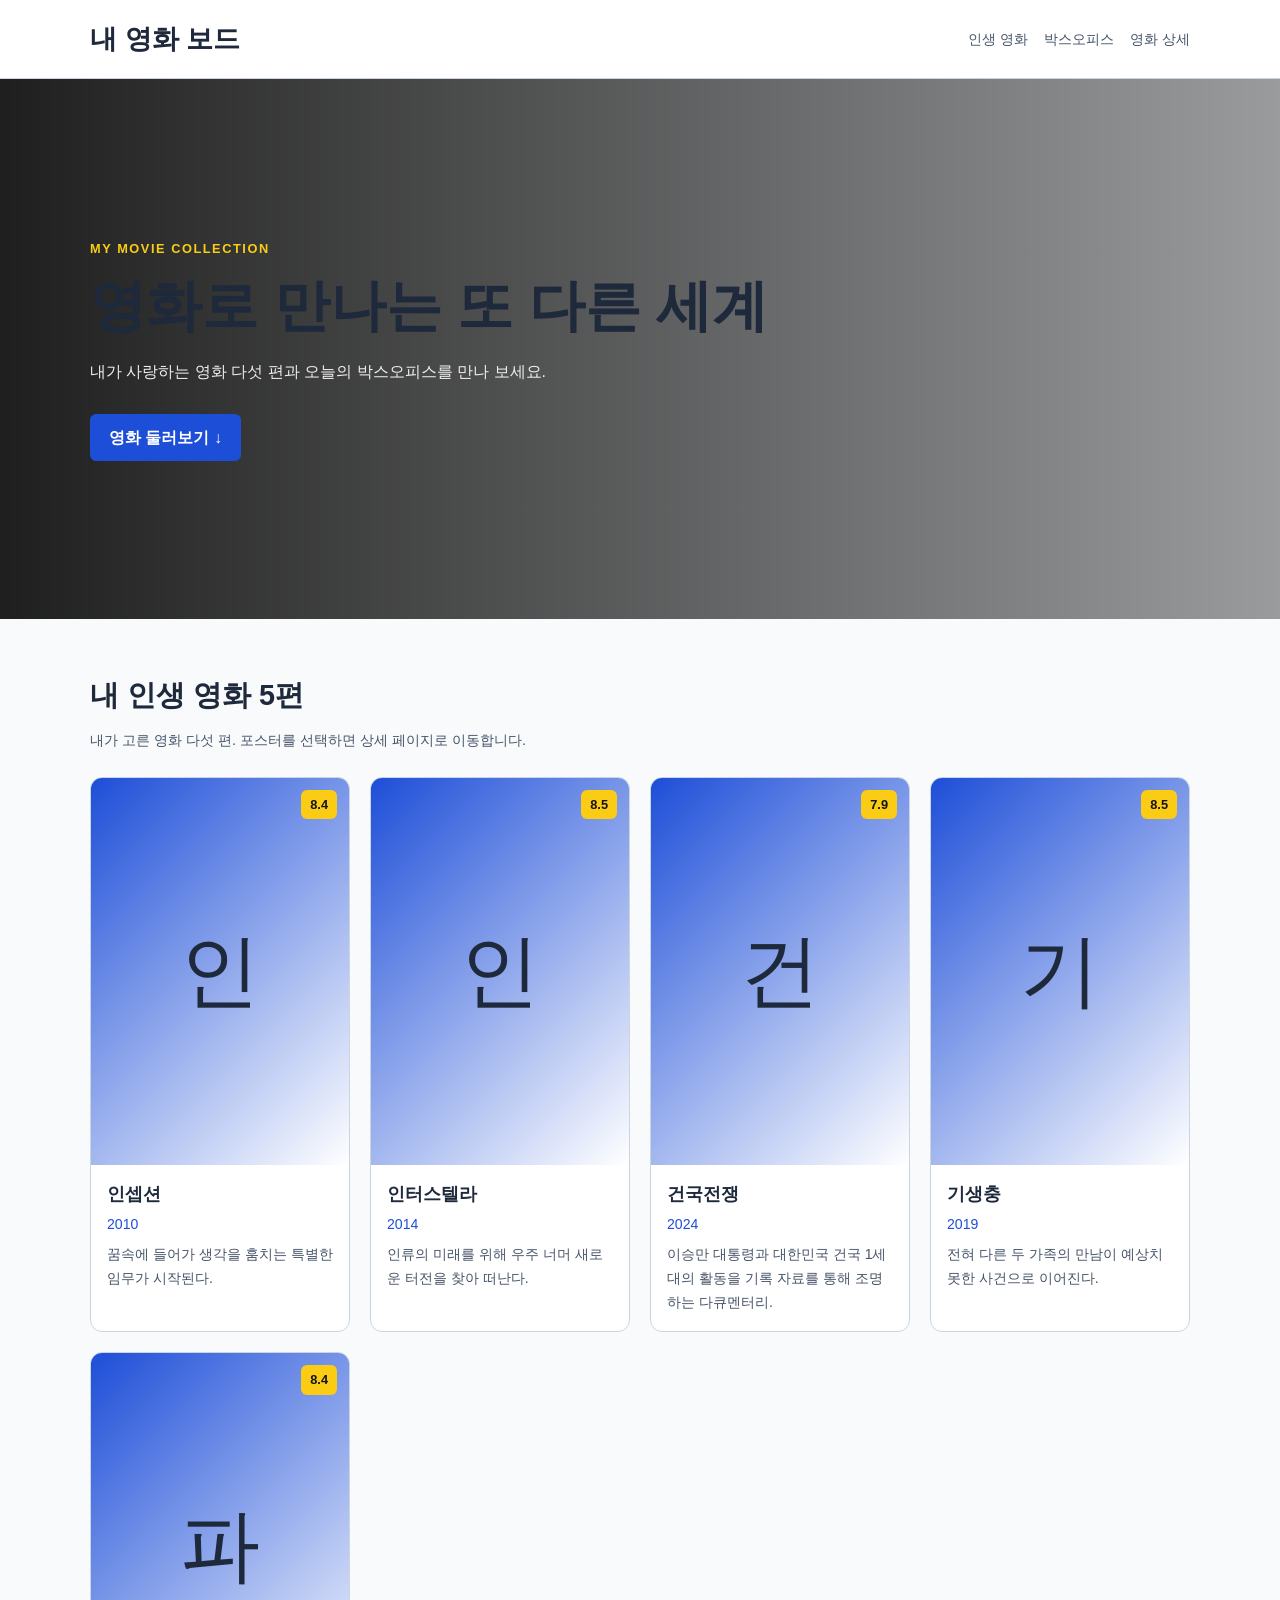
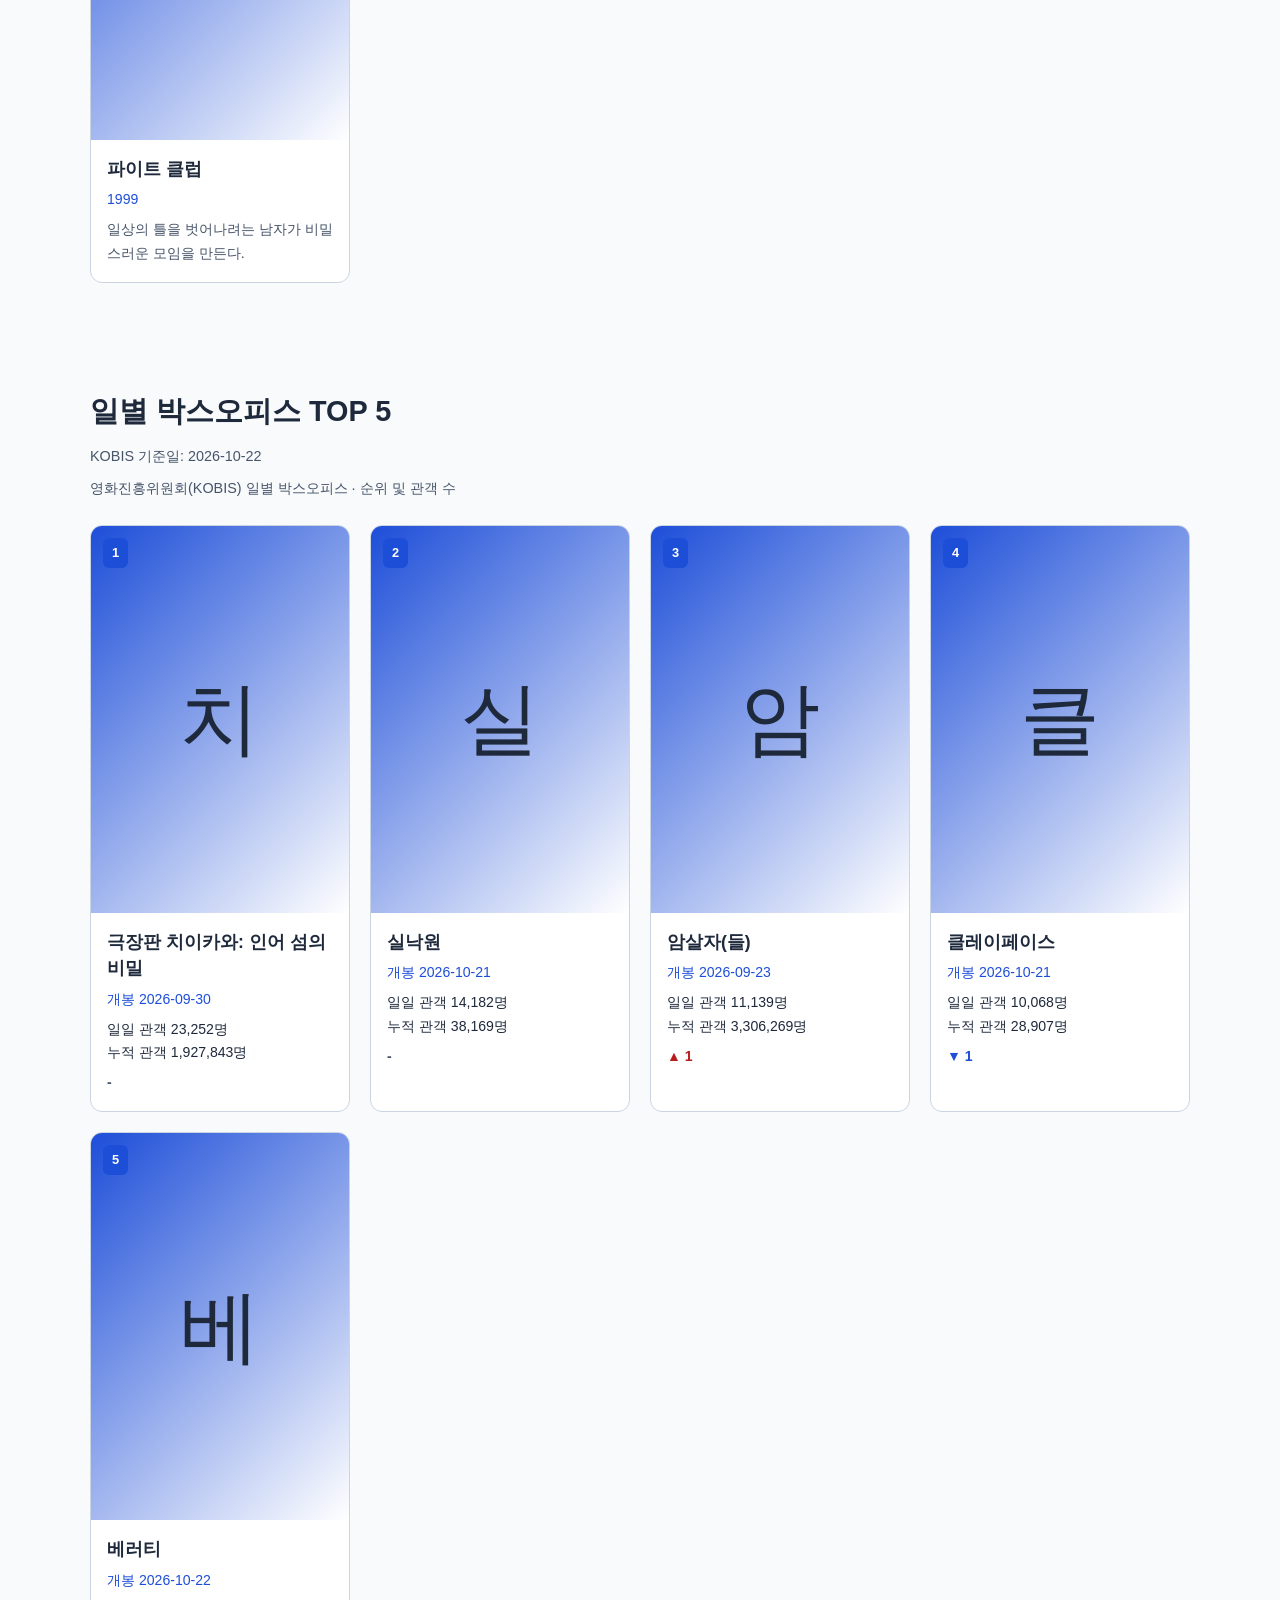
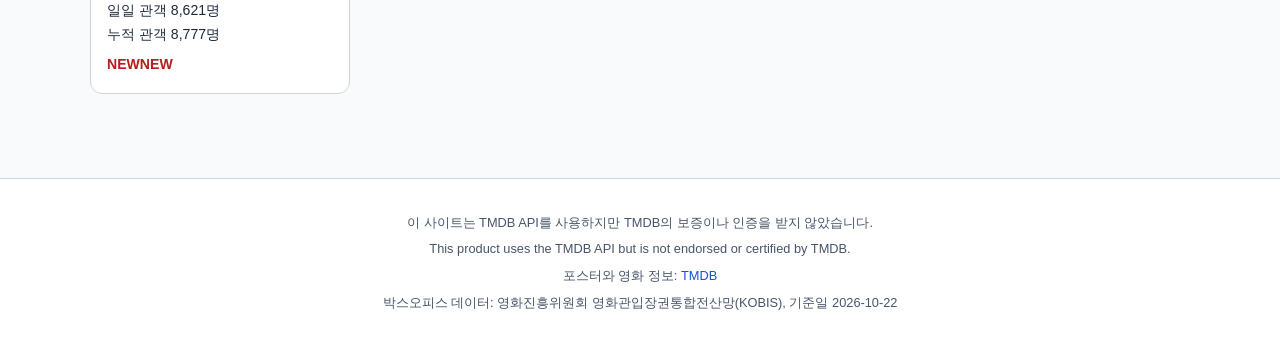
==== commit f11d0088: "Add article card for '건국전쟁' documentary Added a new article card for the documentary '건국전쟁' with rel" ====
--- a/index.html
+++ b/index.html
@@ -80,18 +80,25 @@
           </div>
         </article>
 
-        <article class="card">
-          <a class="poster-link" href="detail2.html" aria-label="다크 나이트 상세 페이지">
-            <img class="poster" src="https://image.tmdb.org/t/p/w342/qJ2tW6WMUDux911r6m7haRef0WH.jpg" alt="다크 나이트 포스터" loading="lazy" onerror="this.hidden=true;this.nextElementSibling.hidden=false">
-            <div class="poster-fallback" hidden aria-label="포스터 없음">다</div>
-          </a>
-          <span class="badge">8.5</span>
-          <div class="info">
-            <h3>다크 나이트</h3>
-            <p class="year">2008</p>
-            <p>고담시를 지키려는 배트맨과 조커의 치열한 대결.</p>
-          </div>
-        </article>
+        
+<article class="card">
+  <a class="poster-link" href="detail2.html" aria-label="건국전쟁 상세 페이지">
+    <img
+      class="poster"
+      src="https://media.themoviedb.org/t/p/w188_and_h282_face/qWAXjBXLxKXYQ3KeH1gf3thdxUS.jpg"
+      alt="건국전쟁 포스터"
+      loading="lazy"
+      onerror="this.hidden=true;this.nextElementSibling.hidden=false"
+    >
+    <div class="poster-fallback" hidden aria-label="포스터 없음">건</div>
+  </a>
+  <span class="badge">7.9</span>
+  <div class="info">
+    <h3>건국전쟁</h3>
+    <p class="year">2024</p>
+    <p>이승만 대통령과 대한민국 건국 1세대의 활동을 기록 자료를 통해 조명하는 다큐멘터리.</p>
+  </div>
+</article>
 
         <article class="card">
           <a class="poster-link" href="detail3.html" aria-label="기생충 상세 페이지">
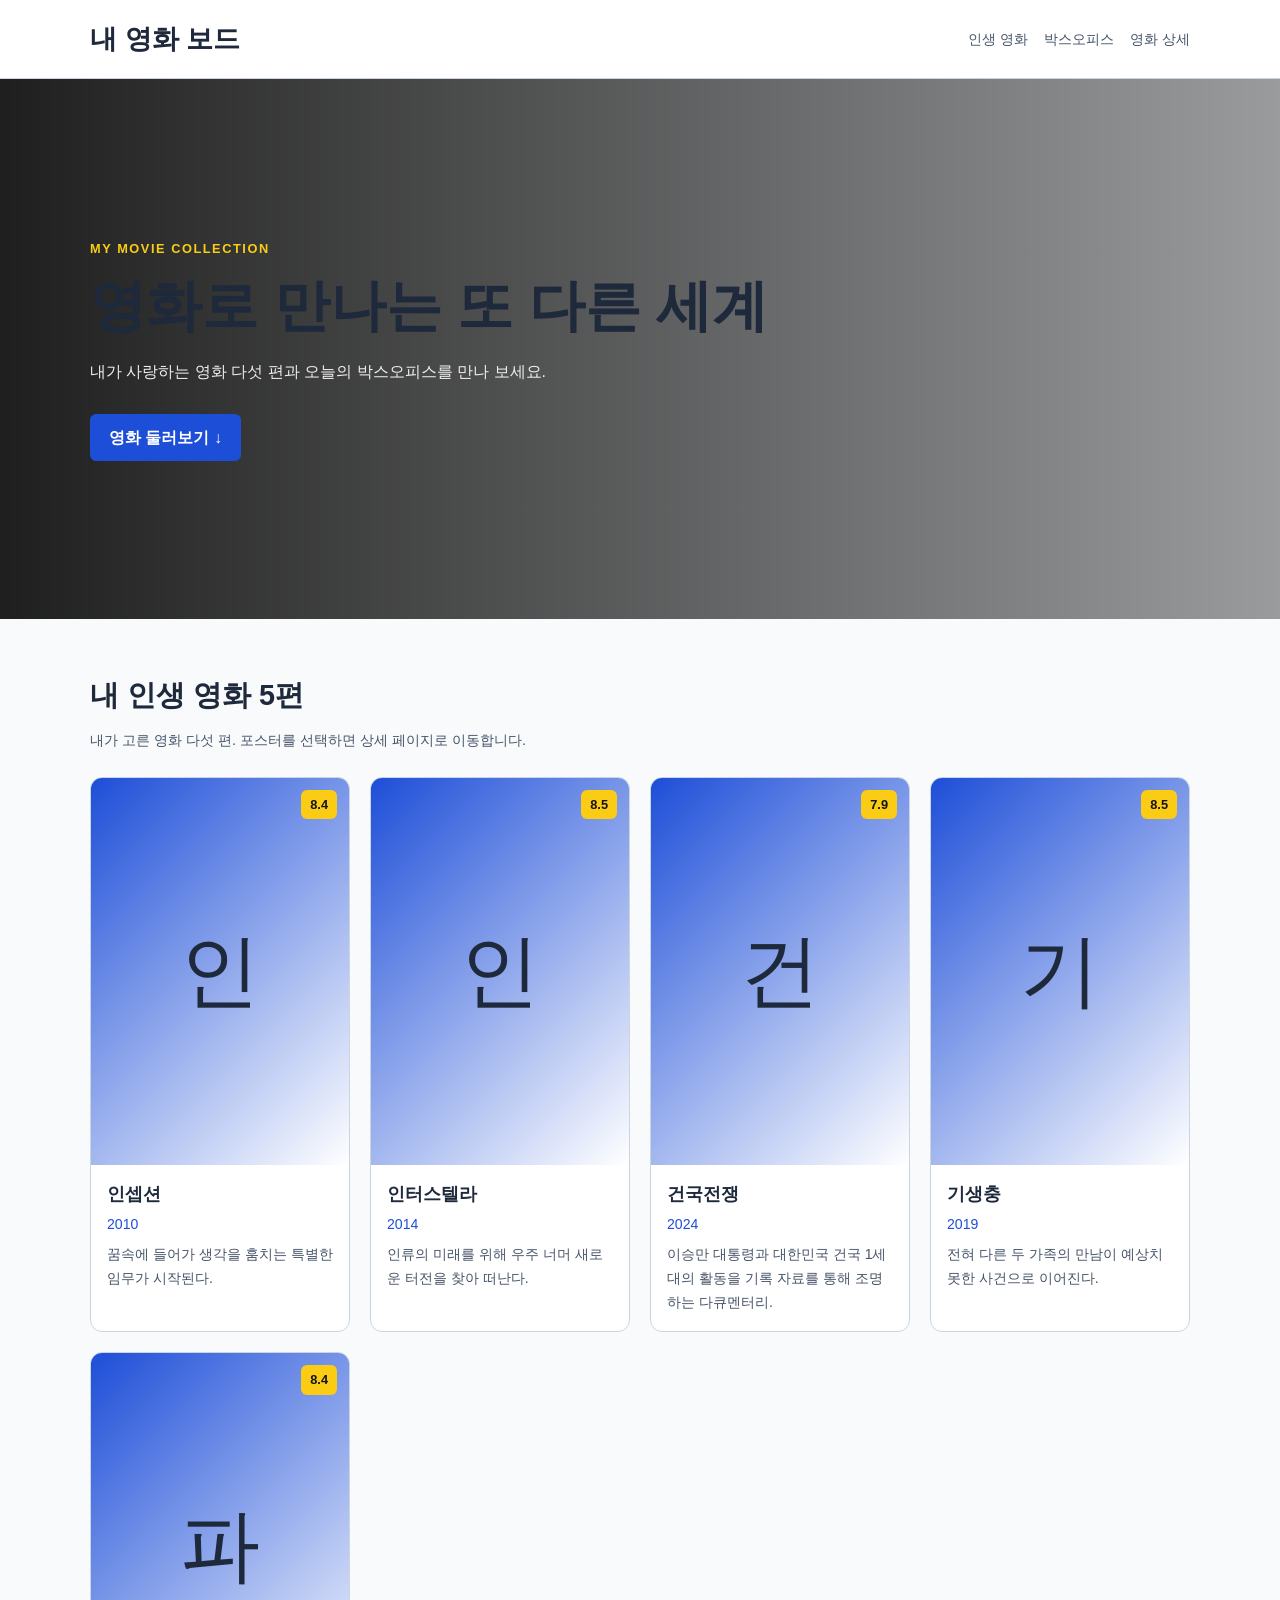
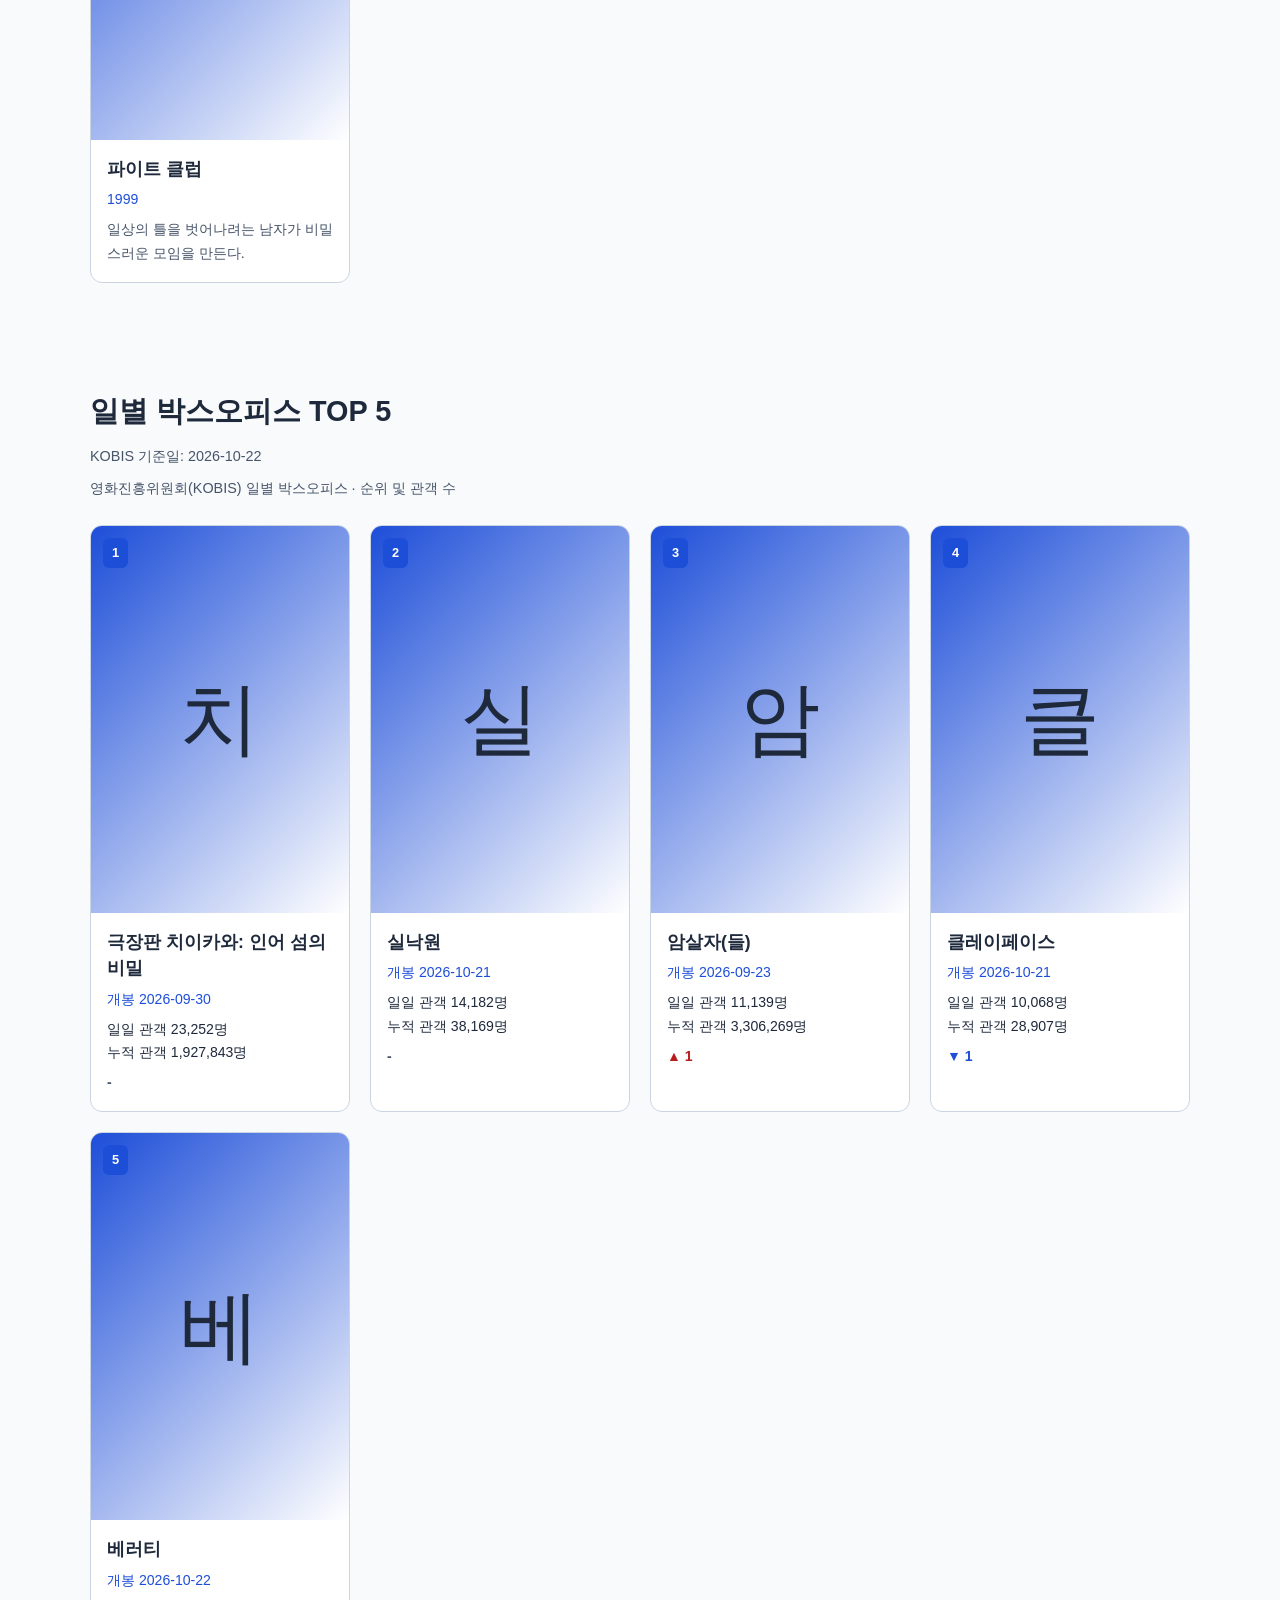
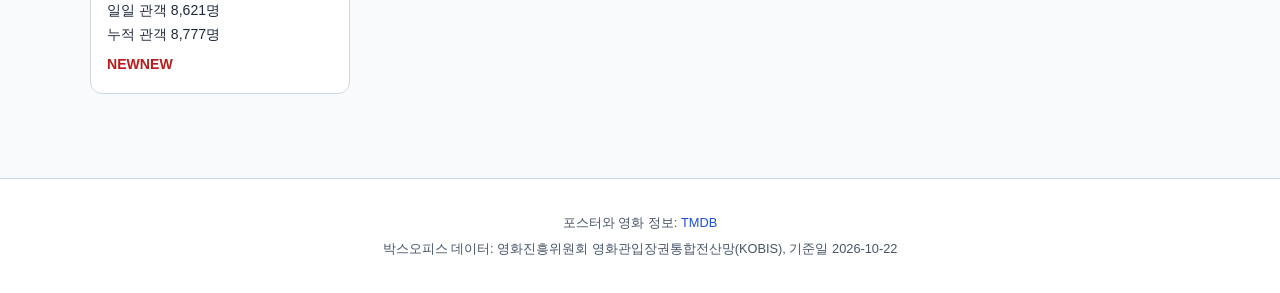
==== commit 5588e993: "Remove TMDB API endorsement text from footer Removed TMDB API endorsement and certification notices." ====
--- a/index.html
+++ b/index.html
@@ -69,7 +69,7 @@
 
         <article class="card">
           <a class="poster-link" href="detail1.html" aria-label="인터스텔라 상세 페이지">
-            <img class="poster" src="https://image.tmdb.org/t/p/w342/rAiYTfKGqDCRIIqo664sY9XZIvQ.jpg" alt="인터스텔라 포스터" loading="lazy" onerror="this.hidden=true;this.nextElementSibling.hidden=false">
+            <img class="poster" src="https://media.themoviedb.org/t/p/w600_and_h900_face/gDN2NWtHbs8ZWEBQM8Dh5OVXdb4.jpg" alt="인터스텔라 포스터" loading="lazy" onerror="this.hidden=true;this.nextElementSibling.hidden=false">
             <div class="poster-fallback" hidden aria-label="포스터 없음">인</div>
           </a>
           <span class="badge">8.5</span>
@@ -283,8 +283,6 @@
   </main>
 
   <footer class="site-footer">
-    <p>이 사이트는 TMDB API를 사용하지만 TMDB의 보증이나 인증을 받지 않았습니다.</p>
-    <p lang="en">This product uses the TMDB API but is not endorsed or certified by TMDB.</p>
     <p>포스터와 영화 정보: <a href="https://www.themoviedb.org/" target="_blank" rel="noopener noreferrer">TMDB</a></p>
     <p>박스오피스 데이터: 영화진흥위원회 영화관입장권통합전산망(KOBIS), 기준일 2026-10-22</p>
   </footer>
